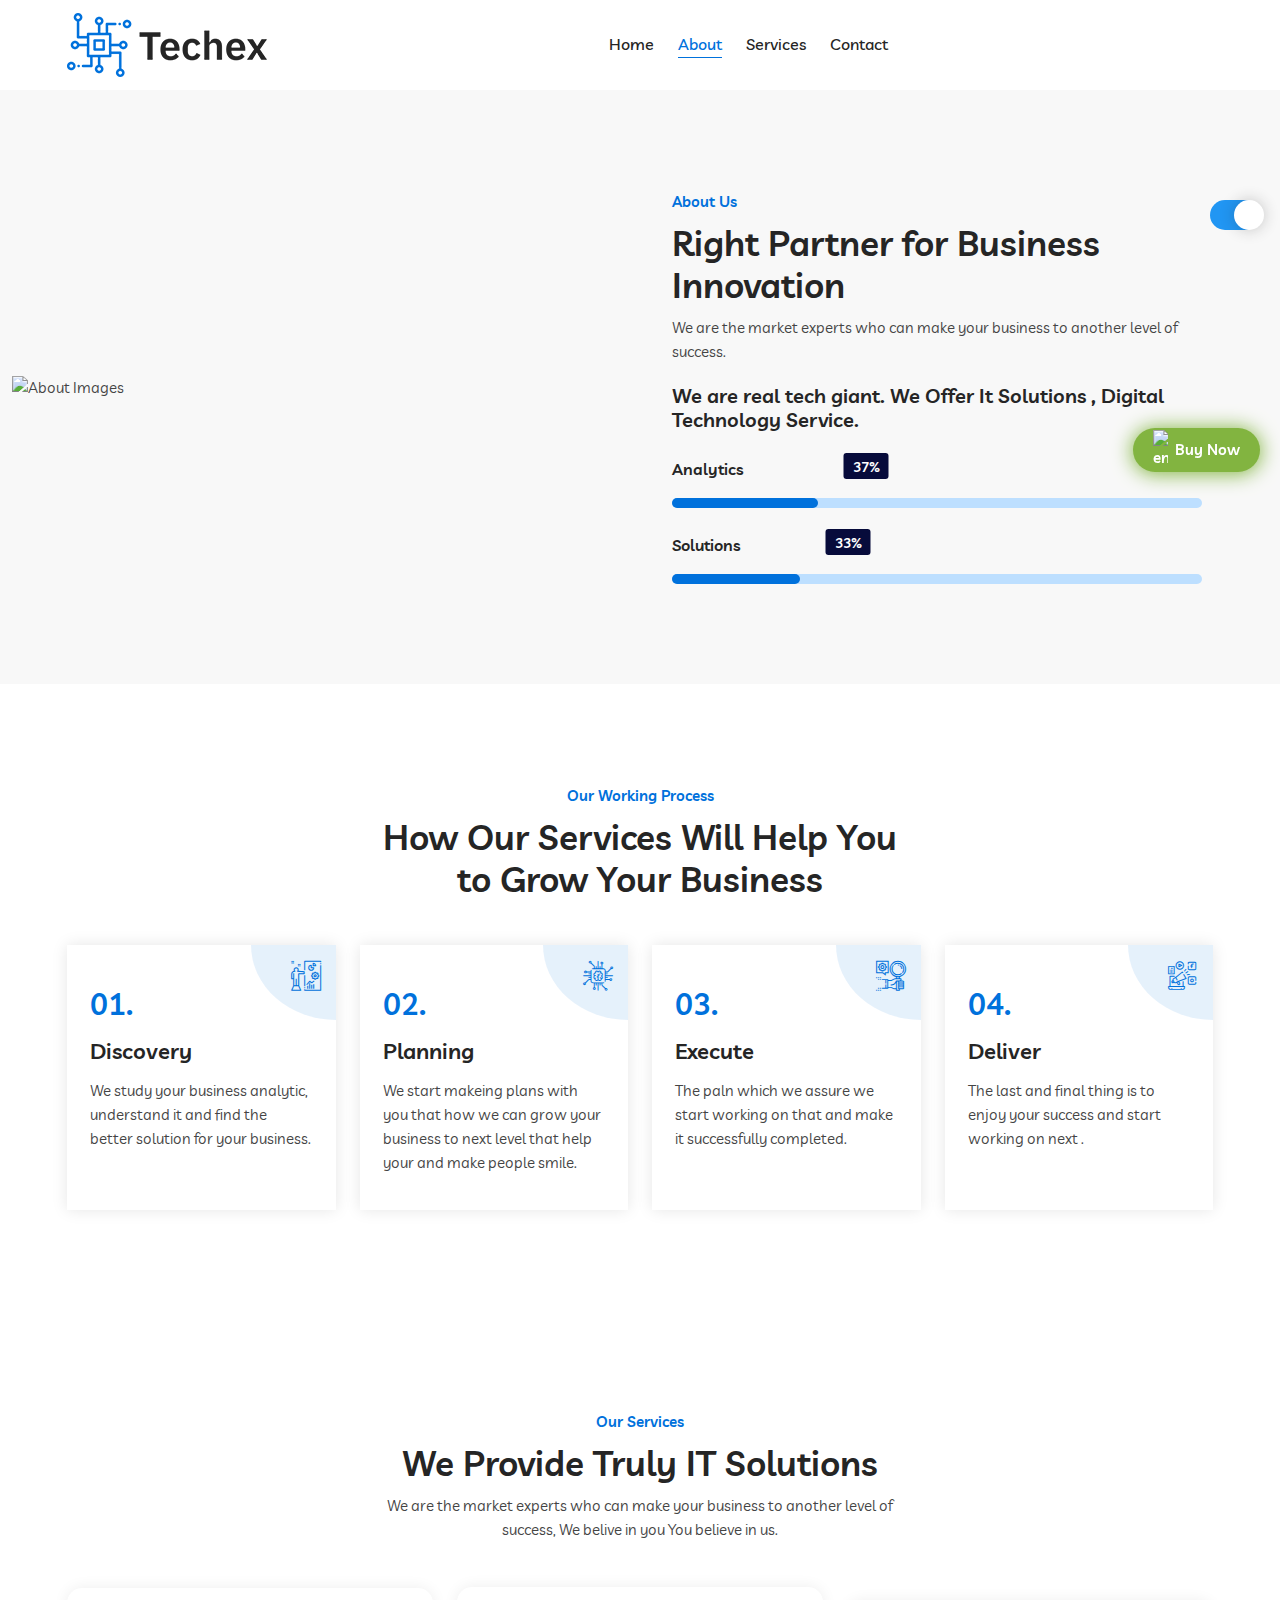
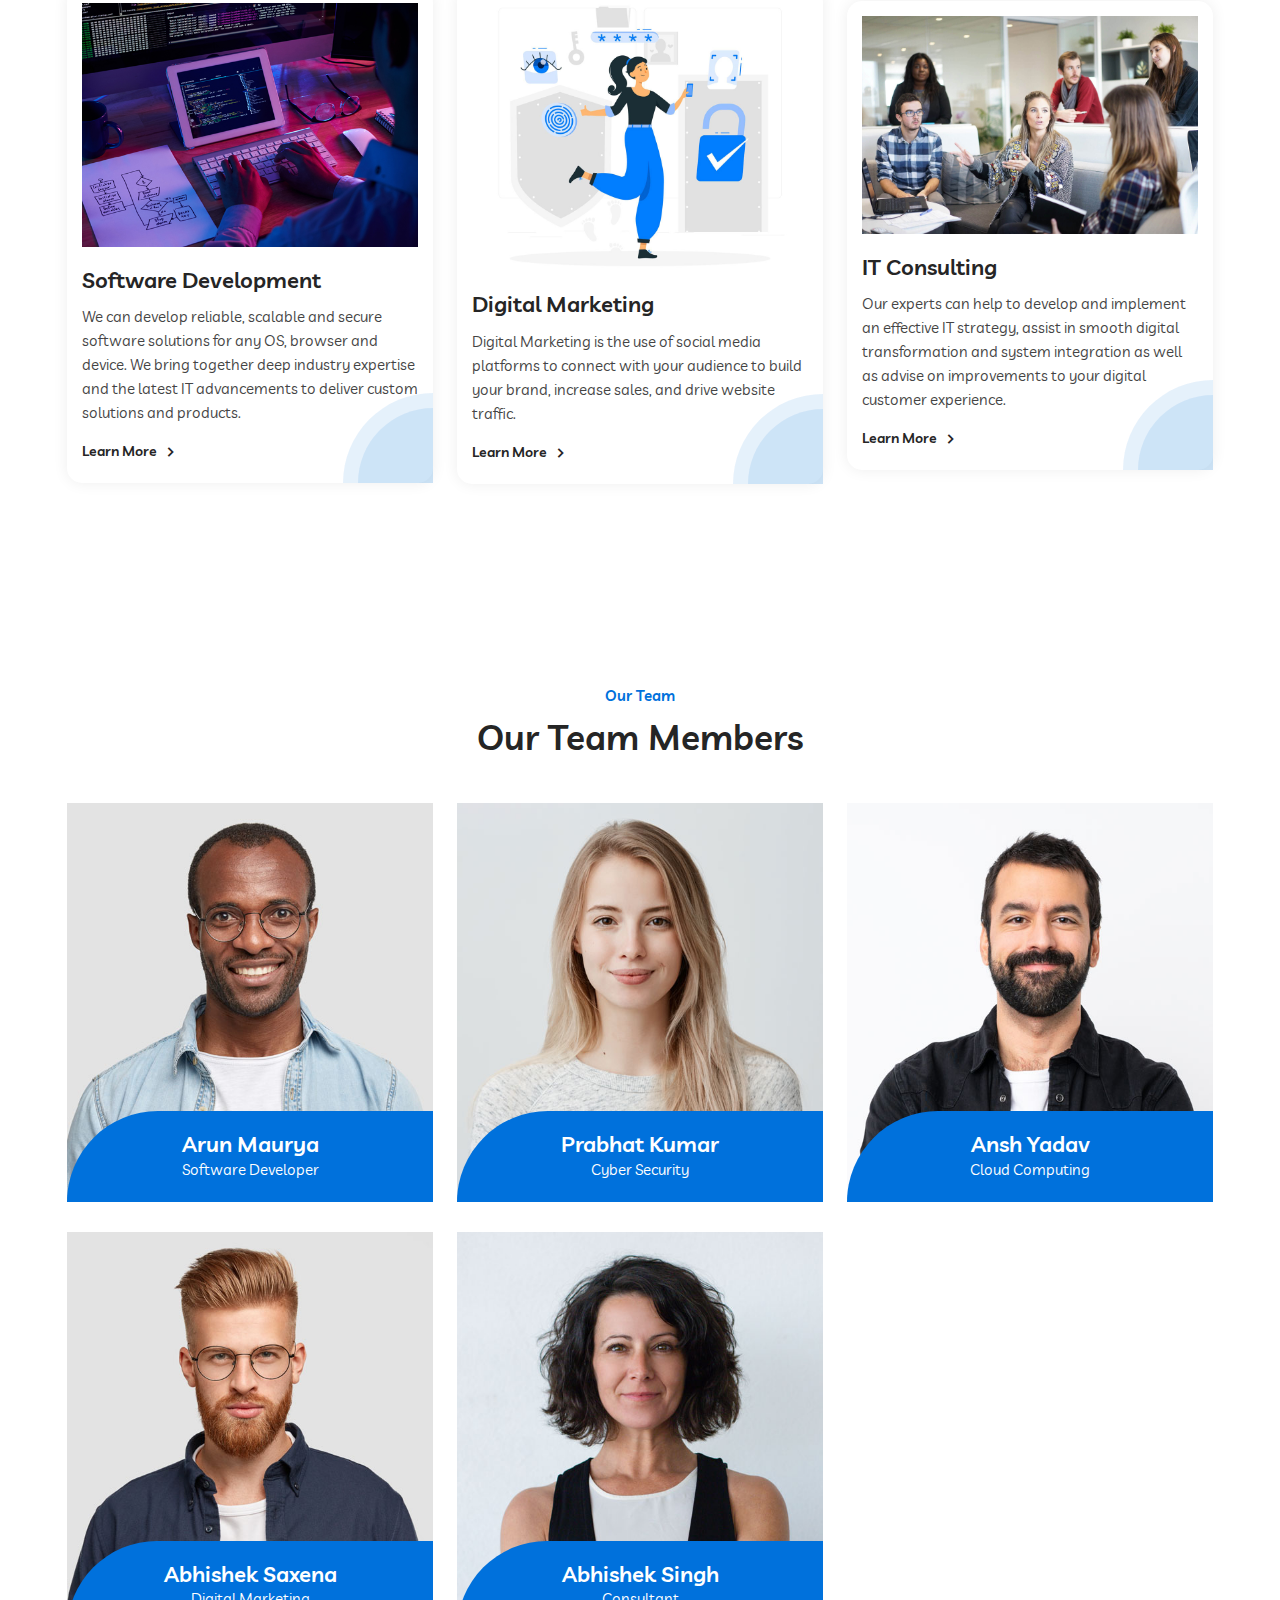
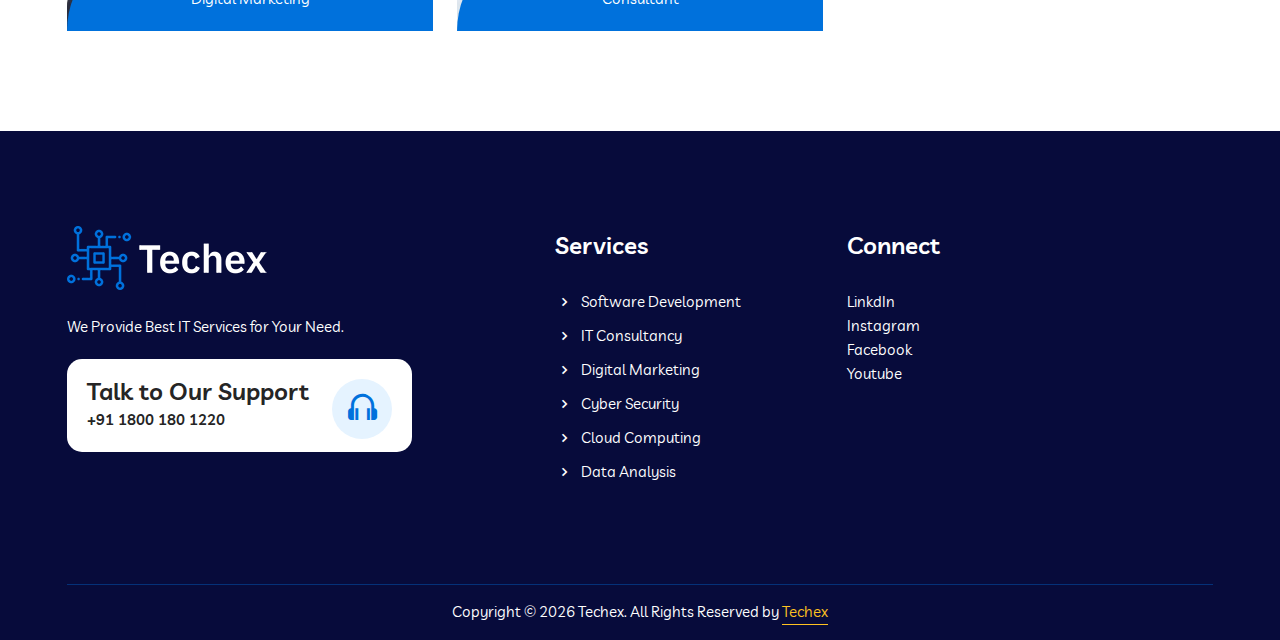
==== about.html @ e3d87b15 "Add files via upload" ====
<!doctype html>
<html lang="zxx">

<!-- Mirrored from templates.hibootstrap.com/techex/default/ by HTTrack Website Copier/3.x [XR&CO'2014], Sat, 19 Nov 2022 06:29:30 GMT -->

<head>

    <meta charset="UTF-8">
    <meta name="viewport" content="width=device-width, initial-scale=1.0">

    <link rel="stylesheet" href="assets/css/bootstrap.min.css">

    <link rel="stylesheet" href="assets/css/animate.min.css">

    <link rel="stylesheet" href="assets/fonts/flaticon.css">

    <link rel="stylesheet" href="assets/css/boxicons.min.css">

    <link rel="stylesheet" href="assets/css/owl.carousel.min.css">
    <link rel="stylesheet" href="assets/css/owl.theme.default.min.css">

    <link rel="stylesheet" href="assets/css/magnific-popup.css">

    <link rel="stylesheet" href="assets/css/nice-select.min.css">

    <link rel="stylesheet" href="assets/css/meanmenu.css">

    <link rel="stylesheet" href="assets/css/style.css">

    <link rel="stylesheet" href="assets/css/responsive.css">

    <link rel="stylesheet" href="assets/css/theme-dark.css">

    <link rel="icon" type="image/png" href="assets/images/favicon.png">
    <title>Techex - Technology & IT Services HTML Template</title>
</head>

<body>

    <div class="preloader">
        <div class="d-table">
            <div class="d-table-cell">
                <div class="spinner"></div>
            </div>
        </div>
    </div>


    <!-- navbar  -->


    <div class="navbar-area">

        <div class="mobile-nav">
            <a href="/" class="logo">
                <img src="assets/images/logos/logo-1.png" class="logo-one" alt="Logo">
                <img src="assets/images/logos/logo-2.png" class="logo-two" alt="Logo">
            </a>
        </div>

        <div class="main-nav">
            <div class="container">
                <nav class="navbar navbar-expand-md navbar-light ">
                    <a class="navbar-brand" href="/">
                        <img src="assets/images/logos/logo-1.png" class="logo-one" alt="Logo">
                        <img src="assets/images/logos/logo-2.png" class="logo-two" alt="Logo">
                    </a>
                    <div class="collapse navbar-collapse mean-menu" id="navbarSupportedContent">
                        <ul class="navbar-nav m-auto">
                            <li class="nav-item">
                                <a href="/" class="nav-link ">
                                    Home
                                </a>
                                
                            </li>
                            <li class="nav-item">
                                <a href="/about.html" class="nav-link active">
                                    About
                                </a>
                            </li>
                            
                            <li class="nav-item">
                                <a href="/services.html" class="nav-link">
                                    Services
                                </a>
                                
                            </li>
                            
                            <li class="nav-item">
                                <a href="/contact.html" class="nav-link">
                                    Contact
                                </a>
                            </li>
                        </ul>
                        
                    </div>
                </nav>
            </div>
        </div>
        <div class="side-nav-responsive">
            <div class="container-max">
                <div class="dot-menu">
                    <div class="circle-inner">
                        <div class="in-circle circle-one"></div>
                        <div class="in-circle circle-two"></div>
                        <div class="in-circle circle-three"></div>
                    </div>
                </div>
                <div class="container">
                    <div class="side-nav-inner">
                        <div class="side-nav justify-content-center align-items-center">
                            <div class="side-nav-item nav-side">
                                <div class="search-box">
                                    <i class='bx bx-search'></i>
                                </div>
                                <div class="get-btn">
                                    <a href="contact.html" class="default-btn btn-bg-two border-radius-50">Get A Quote
                                        <i class='bx bx-chevron-right'></i></a>
                                </div>
                            </div>
                        </div>
                    </div>
                </div>
            </div>
        </div>
    </div>

    <!-- navbar end  -->






    
    <!-- about us  -->



    <div class="about-area about-bg2 pt-100 pb-70">
        <div class="container-fluid">
            <div class="row align-items-center">
                <div class="col-lg-6">
                    <div class="about-img-4">
                        <img src="assets/images/about/about-img4.png" alt="About Images">
                    </div>
                </div>
                <div class="col-lg-6">
                    <div class="about-content-3 ml-20">
                        <div class="section-title">
                            <span class="sp-color2">About Us</span>
                            <h2>Right Partner for Business Innovation</h2>
                            <p>
                                We are the market experts who can make your business to another level of success. 
                            </p>
                        </div>
                        <h3>We are real tech giant. We Offer It Solutions , Digital Technology Service.</h3>
                        <div class="all-skill-bar">
                            <div class="skill-bar" data-percentage="90%">
                                <h4 class="progress-title-holder clearfix">
                                    <span class="progress-title">Analytics</span>
                                    <span class="progress-number-wrapper">
                                        <span class="progress-number-mark">
                                            <span class="percent"></span>
                                        </span>
                                    </span>
                                </h4>
                                <div class="progress-content-outter">
                                    <div class="progress-content"></div>
                                </div>
                            </div>
                            <div class="skill-bar mb-0" data-percentage="80%">
                                <h4 class="progress-title-holder clearfix">
                                    <span class="progress-title">Solutions</span>
                                    <span class="progress-number-wrapper">
                                        <span class="progress-number-mark">
                                            <span class="percent"></span>
                                        </span>
                                    </span>
                                </h4>
                                <div class="progress-content-outter">
                                    <div class="progress-content"></div>
                                </div>
                            </div>
                        </div>
                    </div>
                </div>
            </div>
        </div>
    </div>



    <!-- about us end  -->
<!-- working proces  -->


<section class="work-process-area pt-100 pb-70">
    <div class="container">
        <div class="section-title text-center">
            <span class="sp-color2">Our Working Process</span>
            <h2>How Our Services Will Help You to Grow Your Business</h2>
        </div>
        <div class="row pt-45">
            <div class="col-lg-3 col-sm-6">
                <div class="work-process-card-three">
                    <div class="number-title">01.</div>
                    <h3>Discovery</h3>
                    <p>We study your business analytic, understand it and find the better solution for your business.</p>
                    <br>
                    <i class="flaticon-project"></i>
                </div>
            </div>
            <div class="col-lg-3 col-sm-6">
                <div class="work-process-card-three">
                    <div class="number-title">02.</div>
                    <h3>Planning</h3>
                    <p>We start makeing plans with you that how we can grow your business to next level that help your and make people smile.</p>
                    
                    <i class="flaticon-chip"></i>
                </div>
            </div>
            <div class="col-lg-3 col-sm-6">
                <div class="work-process-card-three">
                    <div class="number-title">03.</div>
                    <h3>Execute</h3>
                    <p>The paln which we assure we start working on that and make it successfully completed.</p>
                    <br>
                    <i class="flaticon-effective"></i>
                </div>
            </div>
            <div class="col-lg-3 col-sm-6">
                <div class="work-process-card-three">
                    <div class="number-title">04.</div>
                    <h3>Deliver</h3>
                    <p>The last and final thing is to enjoy your success and start working on next .</p>
                    <br>    
                    <i class="flaticon-bullhorn"></i>
                </div>
            </div>
        </div>
    </div>
</section>



<!-- working proces end -->

    <!-- services  -->


    <section class="services-area-four pt-100 pb-70">
        <div class="container">
            <div class="section-title text-center">
                <span class="sp-color2">Our Services</span>
                <h2>We Provide Truly IT Solutions</h2>
                <p class="margin-auto">
                    We are the market experts who can make your business to another level of success,
                     We belive in you You believe in us.</p>
            </div>
            <div class="row justify-content-center align-items-center pt-45">
                
                <div class="col-lg-4 col-md-6">
                    <div class="services-card services-card-color-bg2">
                        <a href="service-details.html">
                            <img src="assets/images/services/services-img9.jpg" alt="services">
                        </a>
                        <h3><a href="service-details.html">Software Development</a></h3>
                        <p>We can develop reliable, scalable and secure software solutions for any OS, browser and device. We bring together
                            deep industry expertise and the latest IT advancements to deliver custom solutions and products.
                       </p>
                        <a href="service-details.html" class="learn-btn">Learn More <i
                                class='bx bx-chevron-right'></i></a>
                    </div>
                </div>
                <div class="col-lg-4 col-md-6">
                    <div class="services-card services-card-color-bg2">
                        <a href="service-details.html">
                            <img src="assets/images/user-img.jpg" alt="services">
                        </a>
                        <h3><a href="service-details.html">Digital Marketing</a></h3>
                        <p>Digital Marketing is the use of social media 
                            platforms to connect with your audience to build your brand, increase sales, and drive website traffic.
                        </p>
                        <a href="service-details.html" class="learn-btn">Learn More <i
                                class='bx bx-chevron-right'></i></a>
                    </div>
                </div>
                <div class="col-lg-4 col-md-6">
                    <div class="services-card services-card-color-bg2">
                        <a href="service-details.html">
                            <img src="assets/images/choose-img.jpg" alt="services">
                        </a>
                        <h3><a href="service-details.html">IT Consulting</a></h3>
                        <p>Our experts can help to develop and implement an effective IT strategy, assist in smooth digital 
                            transformation and system integration as well as advise on improvements to your digital customer experience.</p>
                        <a href="service-details.html" class="learn-btn">Learn More <i
                                class='bx bx-chevron-right'></i></a>
                    </div>
                </div>
                
                
            </div>
        </div>
    </section>




    <!-- services end  -->


    <!-- team  -->


    <div class="team-area pt-100 pb-70">
        <div class="container">
            <div class="section-title text-center">
                <span class="sp-color2">Our Team</span>
                <h2>Our Team Members</h2>
            </div>
            <div class="row pt-45">
                <div class="col-lg-4 col-md-6">
                    <div class="team-card">
                        <img src="assets/images/team/team-img1.jpg" alt="Team Images">
                        <ul class="social-link">
                            <li>
                                <a href="https://www.facebook.com/" target="_blank">
                                    <i class='bx bxl-facebook'></i>
                                </a>
                            </li>
                            <li>
                                <a href="https://twitter.com/?lang=en" target="_blank">
                                    <i class='bx bxl-twitter'></i>
                                </a>
                            </li>
                            <li>
                                <a href="https://www.linkedin.com/" target="_blank">
                                    <i class='bx bxl-linkedin-square'></i>
                                </a>
                            </li>
                            <li>
                                <a href="https://www.instagram.com/" target="_blank">
                                    <i class='bx bxl-instagram'></i>
                                </a>
                            </li>
                        </ul>
                        <div class="content">
                            <h3>Arun Maurya</h3>
                            <span>Software Developer</span>
                        </div>
                    </div>
                </div>
                <div class="col-lg-4 col-md-6">
                    <div class="team-card">
                        <img src="assets/images/team/team-img2.jpg" alt="Team Images">
                        <ul class="social-link">
                            <li>
                                <a href="https://www.facebook.com/" target="_blank">
                                    <i class='bx bxl-facebook'></i>
                                </a>
                            </li>
                            <li>
                                <a href="https://twitter.com/?lang=en" target="_blank">
                                    <i class='bx bxl-twitter'></i>
                                </a>
                            </li>
                            <li>
                                <a href="https://www.linkedin.com/" target="_blank">
                                    <i class='bx bxl-linkedin-square'></i>
                                </a>
                            </li>
                            <li>
                                <a href="https://www.instagram.com/" target="_blank">
                                    <i class='bx bxl-instagram'></i>
                                </a>
                            </li>
                        </ul>
                        <div class="content">
                            <h3>Prabhat Kumar</h3>
                            <span>Cyber Security</span>
                        </div>
                    </div>
                </div>
                <div class="col-lg-4 col-md-6">
                    <div class="team-card">
                        <img src="assets/images/team/team-img3.jpg" alt="Team Images">
                        <ul class="social-link">
                            <li>
                                <a href="https://www.facebook.com/" target="_blank">
                                    <i class='bx bxl-facebook'></i>
                                </a>
                            </li>
                            <li>
                                <a href="https://twitter.com/?lang=en" target="_blank">
                                    <i class='bx bxl-twitter'></i>
                                </a>
                            </li>
                            <li>
                                <a href="https://www.linkedin.com/" target="_blank">
                                    <i class='bx bxl-linkedin-square'></i>
                                </a>
                            </li>
                            <li>
                                <a href="https://www.instagram.com/" target="_blank">
                                    <i class='bx bxl-instagram'></i>
                                </a>
                            </li>
                        </ul>
                        <div class="content">
                            <h3>Ansh Yadav</h3>
                            <span>Cloud Computing</span>
                        </div>
                    </div>
                </div>
                <div class="col-lg-4 col-md-6">
                    <div class="team-card">
                        <img src="assets/images/team/team-img4.jpg" alt="Team Images">
                        <ul class="social-link">
                            <li>
                                <a href="https://www.facebook.com/" target="_blank">
                                    <i class='bx bxl-facebook'></i>
                                </a>
                            </li>
                            <li>
                                <a href="https://twitter.com/?lang=en" target="_blank">
                                    <i class='bx bxl-twitter'></i>
                                </a>
                            </li>
                            <li>
                                <a href="https://www.linkedin.com/" target="_blank">
                                    <i class='bx bxl-linkedin-square'></i>
                                </a>
                            </li>
                            <li>
                                <a href="https://www.instagram.com/" target="_blank">
                                    <i class='bx bxl-instagram'></i>
                                </a>
                            </li>
                        </ul>
                        <div class="content">
                            <h3>Abhishek Saxena</h3>
                            <span>Digital Marketing</span>
                        </div>
                    </div>
                </div>
                <div class="col-lg-4 col-md-6">
                    <div class="team-card">
                        <img src="assets/images/team/team-img5.jpg" alt="Team Images">
                        <ul class="social-link">
                            <li>
                                <a href="https://www.facebook.com/" target="_blank">
                                    <i class='bx bxl-facebook'></i>
                                </a>
                            </li>
                            <li>
                                <a href="https://twitter.com/?lang=en" target="_blank">
                                    <i class='bx bxl-twitter'></i>
                                </a>
                            </li>
                            <li>
                                <a href="https://www.linkedin.com/" target="_blank">
                                    <i class='bx bxl-linkedin-square'></i>
                                </a>
                            </li>
                            <li>
                                <a href="https://www.instagram.com/" target="_blank">
                                    <i class='bx bxl-instagram'></i>
                                </a>
                            </li>
                        </ul>
                        <div class="content">
                            <h3>Abhishek Singh</h3>
                            <span>Consultant</span>
                        </div>
                    </div>
                </div>
                
                
            </div>
        </div>
    </div>





    <!-- team end -->








    

    <!-- footer  -->

    <footer class="footer-area footer-bg">
        <div class="container ">
            <div class="footer-top pt-100 pb-70">
                <div class="row">
                    <div class="col-lg-5">
                        <div class="footer-widget">
                            <div class="footer-logo">
                                <a href="index-2.html">
                                    <img src="assets/images/logos/footer-logo.png" alt="Images">
                                </a>
                            </div>
                            <p>
                                We Provide Best IT Services for Your Need.
                            </p>
                            <div class="footer-call-content">
                                <h3>Talk to Our Support</h3>
                                <span><a href="tel:+91 1800 180 1220">+91 1800 180 1220</a></span>
                                <i class='bx bx-headphone'></i>
                            </div>
                        </div>
                    </div>
                    <div class="col-lg-3 ">
                        <div class="footer-widget pl-2">
                            <h3>Services</h3>
                            <ul class="footer-list">
                                <li>
                                    <a href="service-details.html" target="_blank">
                                        <i class='bx bx-chevron-right'></i>
                                        Software Development
                                    </a>
                                </li>
                                <li>
                                    <a href="service-details.html" target="_blank">
                                        <i class='bx bx-chevron-right'></i>
                                        IT Consultancy
                                    </a>
                                </li>
                                <li>
                                    <a href="service-details.html" target="_blank">
                                        <i class='bx bx-chevron-right'></i>
                                        Digital Marketing
                                    </a>
                                </li>
                                <li>
                                    <a href="compare.html" target="_blank">
                                        <i class='bx bx-chevron-right'></i>
                                        Cyber Security
                                    </a>
                                </li>
                                <li>
                                    <a href="service-details.html" target="_blank">
                                        <i class='bx bx-chevron-right'></i>
                                        Cloud Computing
                                    </a>
                                </li>
                                <li>
                                    <a href="service-details.html" target="_blank">
                                        <i class='bx bx-chevron-right'></i>
                                        Data Analysis
                                    </a>
                                </li>
                            </ul>
                        </div>
                    </div>

                    <div class="col-lg-4">
                        <div class="footer-widget">
                            <h3>Connect</h3>
                            <ul class="footer-list">
                                <li> <a href="https://www.linkedin.com/">LinkdIn</a> </li>
                            </ul>
                            <ul class="footer-list">
                                <li> <a href="https://www.instagram.com/"> Instagram</a></li>
                            </ul>
                            <ul class="footer-list">
                                <li> <a href="https://www.facebook.com/">Facebook</a> </li>
                            </ul>
                            <ul class="footer-list">
                                <li> <a href="https://www.youtube.com/">Youtube</a> </li>
                            </ul>
                            
                        </div>
                    </div>
                </div>
            </div>
            <div class="copy-right-area">
                <div class="copy-right-text">
                    <p>
                        Copyright ©
                        <script>document.write(new Date().getFullYear())</script> Techex. All Rights Reserved by
                        <a href="/" target="_blank">Techex</a>
                    </p>
                </div>
            </div>
        </div>
    </footer>


    <!-- footer end  -->


    <!-- dark mode  -->
    
    <div class="switch-box">
        <label id="switch" class="switch">
            <input type="checkbox" onchange="toggleTheme()" id="slider">
            <span class="slider round"></span>
        </label>
    </div>
    
    <!-- dark mode end -->

    <script src="assets/js/jquery.min.js"></script>

    <script src="assets/js/bootstrap.bundle.min.js"></script>

    <script src="assets/js/owl.carousel.min.js"></script>

    <script src="assets/js/jquery.magnific-popup.min.js"></script>

    <script src="assets/js/jquery.nice-select.min.js"></script>

    <script src="assets/js/wow.min.js"></script>

    <script src="assets/js/meanmenu.js"></script>

    <script src="assets/js/jquery.ajaxchimp.min.js"></script>

    <script src="assets/js/form-validator.min.js"></script>

    <script src="assets/js/contact-form-script.js"></script>

    <script src="assets/js/custom.js"></script>
</body>

</html>
---- assets/fonts/flaticon.css ----
@font-face{font-family:flaticon;src:url(Flaticon.eot);src:url(Flaticond41d.eot?#iefix) format("embedded-opentype"),url(Flaticon.woff2) format("woff2"),url(Flaticon.woff) format("woff"),url(Flaticon.ttf) format("truetype"),url(Flaticon.svg#Flaticon) format("svg");font-weight:400;font-style:normal}@media screen and (-webkit-min-device-pixel-ratio:0){@font-face{font-family:flaticon;src:url(Flaticon.svg#Flaticon) format("svg")}}[class^=flaticon-]:before,[class*=" flaticon-"]:before,[class^=flaticon-]:after,[class*=" flaticon-"]:after{font-family:Flaticon;font-style:normal}.flaticon-computer:before{content:"\f100"}.flaticon-cyber-security:before{content:"\f101"}.flaticon-effective:before{content:"\f102"}.flaticon-practice:before{content:"\f103"}.flaticon-help:before{content:"\f104"}.flaticon-consultant:before{content:"\f105"}.flaticon-consulting:before{content:"\f106"}.flaticon-web-development:before{content:"\f107"}.flaticon-stats:before{content:"\f108"}.flaticon-project:before{content:"\f109"}.flaticon-chip:before{content:"\f10a"}.flaticon-bullhorn:before{content:"\f10b"}.flaticon-consulting-1:before{content:"\f10c"}.flaticon-startup:before{content:"\f10d"}.flaticon-tick:before{content:"\f10e"}.flaticon-android:before{content:"\f10f"}.flaticon-website:before{content:"\f110"}.flaticon-apple:before{content:"\f111"}.flaticon-television:before{content:"\f112"}.flaticon-smartwatch:before{content:"\f113"}.flaticon-structure:before{content:"\f114"}.flaticon-data-analytics:before{content:"\f115"}.flaticon-implement:before{content:"\f116"}
---- assets/css/meanmenu.css ----
.mean-container .mean-bar{float:left;width:100%;position:absolute;background:0 0;padding:20px 0 0;z-index:999;border-bottom:1px solid rgba(0,0,0,.03);height:70px}.mean-container a.meanmenu-reveal{width:35px;height:30px;padding:12px 15px 0 0;position:absolute;right:0;cursor:pointer;color:#0071dc;text-decoration:none;font-size:16px;text-indent:-9999em;line-height:22px;font-size:1px;display:block;font-weight:700}.mean-container a.meanmenu-reveal span{display:block;background:#0071dc;position:relative;height:4px;margin-top:-5px;top:8px;border-radius:3px}.mean-container .mean-nav{float:left;width:100%;background:#fff;margin-top:70px}.mean-container .mean-nav ul{padding:0;margin:0;width:100%;border:none;list-style-type:none}.mean-container .mean-nav ul li{position:relative;float:left;width:100%}.mean-container .mean-nav ul li a{display:block;float:left;width:90%;padding:1em 5%;margin:0;text-align:left;color:#677294;border-top:1px solid #dbeefd;text-decoration:none}.mean-container .mean-nav ul li a.active{color:#000}.mean-container .mean-nav ul li li a{width:80%;padding:1em 10%;color:#677294;border-top:1px solid #dbeefd;opacity:1;filter:alpha(opacity=75);text-shadow:none!important;visibility:visible;text-transform:none;font-size:14px}.mean-container .mean-nav ul li.mean-last a{border-bottom:none;margin-bottom:0}.mean-container .mean-nav ul li li li a{width:70%;padding:1em 15%}.mean-container .mean-nav ul li li li li a{width:60%;padding:1em 20%}.mean-container .mean-nav ul li li li li li a{width:50%;padding:1em 25%}.mean-container .mean-nav ul li a:hover{background:#252525;background:rgba(255,255,255,.1)}.mean-container .mean-nav ul li a.mean-expand{margin-top:3px;width:100%;height:24px;padding:12px!important;text-align:right;position:absolute;right:0;top:-3px;z-index:2;font-weight:700;background:0 0;border:none!important}.mean-container .mean-push{float:left;width:100%;padding:0;margin:0;clear:both}.mean-nav .wrapper{width:100%;padding:0;margin:0}.mean-container .mean-bar,.mean-container .mean-bar *{-webkit-box-sizing:content-box;-moz-box-sizing:content-box;box-sizing:content-box}.mean-remove{display:none!important}.mobile-nav{display:none}.mobile-nav.mean-container .mean-nav ul li a.active{color:#0071dc}.main-nav{background:#000;top:0;left:0;padding-top:15px;padding-bottom:15px;width:100%;z-index:999;height:auto}.mean-nav .dropdown-toggle::after{display:none}.navbar-light .navbar-brand,.navbar-light .navbar-brand:hover{color:#fff;font-weight:700;text-transform:uppercase;line-height:1}.main-nav nav ul{padding:0;margin:0;list-style-type:none}.main-nav nav .navbar-nav .nav-item{position:relative;padding:15px 0}.main-nav nav .navbar-nav .nav-item a{font-weight:500;font-size:16px;text-transform:uppercase;color:#fff;padding-left:0;padding-right:0;padding-top:0;padding-bottom:0;margin-left:15px;margin-right:15px}.main-nav nav .navbar-nav .nav-item a:hover,.main-nav nav .navbar-nav .nav-item a:focus,.main-nav nav .navbar-nav .nav-item a.active{color:#0071dc}.main-nav nav .navbar-nav .nav-item:hover a{color:#0071dc}.main-nav nav .navbar-nav .nav-item .dropdown-menu{-webkit-box-shadow:0 0 30px 0 rgba(0,0,0,.05);box-shadow:0 0 30px 0 rgba(0,0,0,.05);background:#0d1028;position:absolute;top:80px;left:0;width:250px;z-index:99;display:block;padding-top:20px;padding-left:5px;padding-right:5px;padding-bottom:20px;opacity:0;visibility:hidden;-webkit-transition:all .3s ease-in-out;transition:all .3s ease-in-out}.main-nav nav .navbar-nav .nav-item .dropdown-menu li{position:relative;padding:0}.main-nav nav .navbar-nav .nav-item .dropdown-menu li a{font-size:15px;font-weight:500;text-transform:capitalize;padding:9px 15px;margin:0;display:block;color:#fff}.main-nav nav .navbar-nav .nav-item .dropdown-menu li a:hover,.main-nav nav .navbar-nav .nav-item .dropdown-menu li a:focus,.main-nav nav .navbar-nav .nav-item .dropdown-menu li a.active{color:#0071dc}.main-nav nav .navbar-nav .nav-item .dropdown-menu li .dropdown-menu{position:absolute;left:-100%;top:0;opacity:0!important;visibility:hidden!important}.main-nav nav .navbar-nav .nav-item .dropdown-menu li:hover .dropdown-menu{opacity:1!important;visibility:visible!important;top:-20px!important}.main-nav nav .navbar-nav .nav-item .dropdown-menu li .dropdown-menu li .dropdown-menu{position:absolute;left:-100%;top:0;opacity:0!important;visibility:hidden!important}.main-nav nav .navbar-nav .nav-item .dropdown-menu li:hover .dropdown-menu li:hover .dropdown-menu{opacity:1!important;visibility:visible!important;top:-20px!important}.main-nav nav .navbar-nav .nav-item .dropdown-menu li .dropdown-menu li a{color:#fff;text-transform:capitalize}.main-nav nav .navbar-nav .nav-item .dropdown-menu li .dropdown-menu li a:hover,.main-nav nav .navbar-nav .nav-item .dropdown-menu li .dropdown-menu li a:focus,.main-nav nav .navbar-nav .nav-item .dropdown-menu li .dropdown-menu li a.active{color:#fff}.main-nav nav .navbar-nav .nav-item:hover ul{opacity:1;visibility:visible;top:100%}.main-nav nav .navbar-nav .nav-item:last-child .dropdown-menu{left:auto;right:0}@media only screen and (max-width:991px){.mobile-nav{display:block;position:relative}.mobile-nav .logo{text-decoration:none;position:absolute;top:13px;z-index:999;left:15px;color:#fff;font-weight:700;text-transform:uppercase;font-size:20px}.mean-container .mean-bar{background-color:#fff;padding:0}.mean-container a.meanmenu-reveal{padding:20px 15px 0 0;margin-top:3px}.mobile-nav nav .navbar-nav{height:auto;overflow-y:scroll}.mobile-nav nav .navbar-nav .nav-item a i{display:none}.main-nav{display:none!important}}
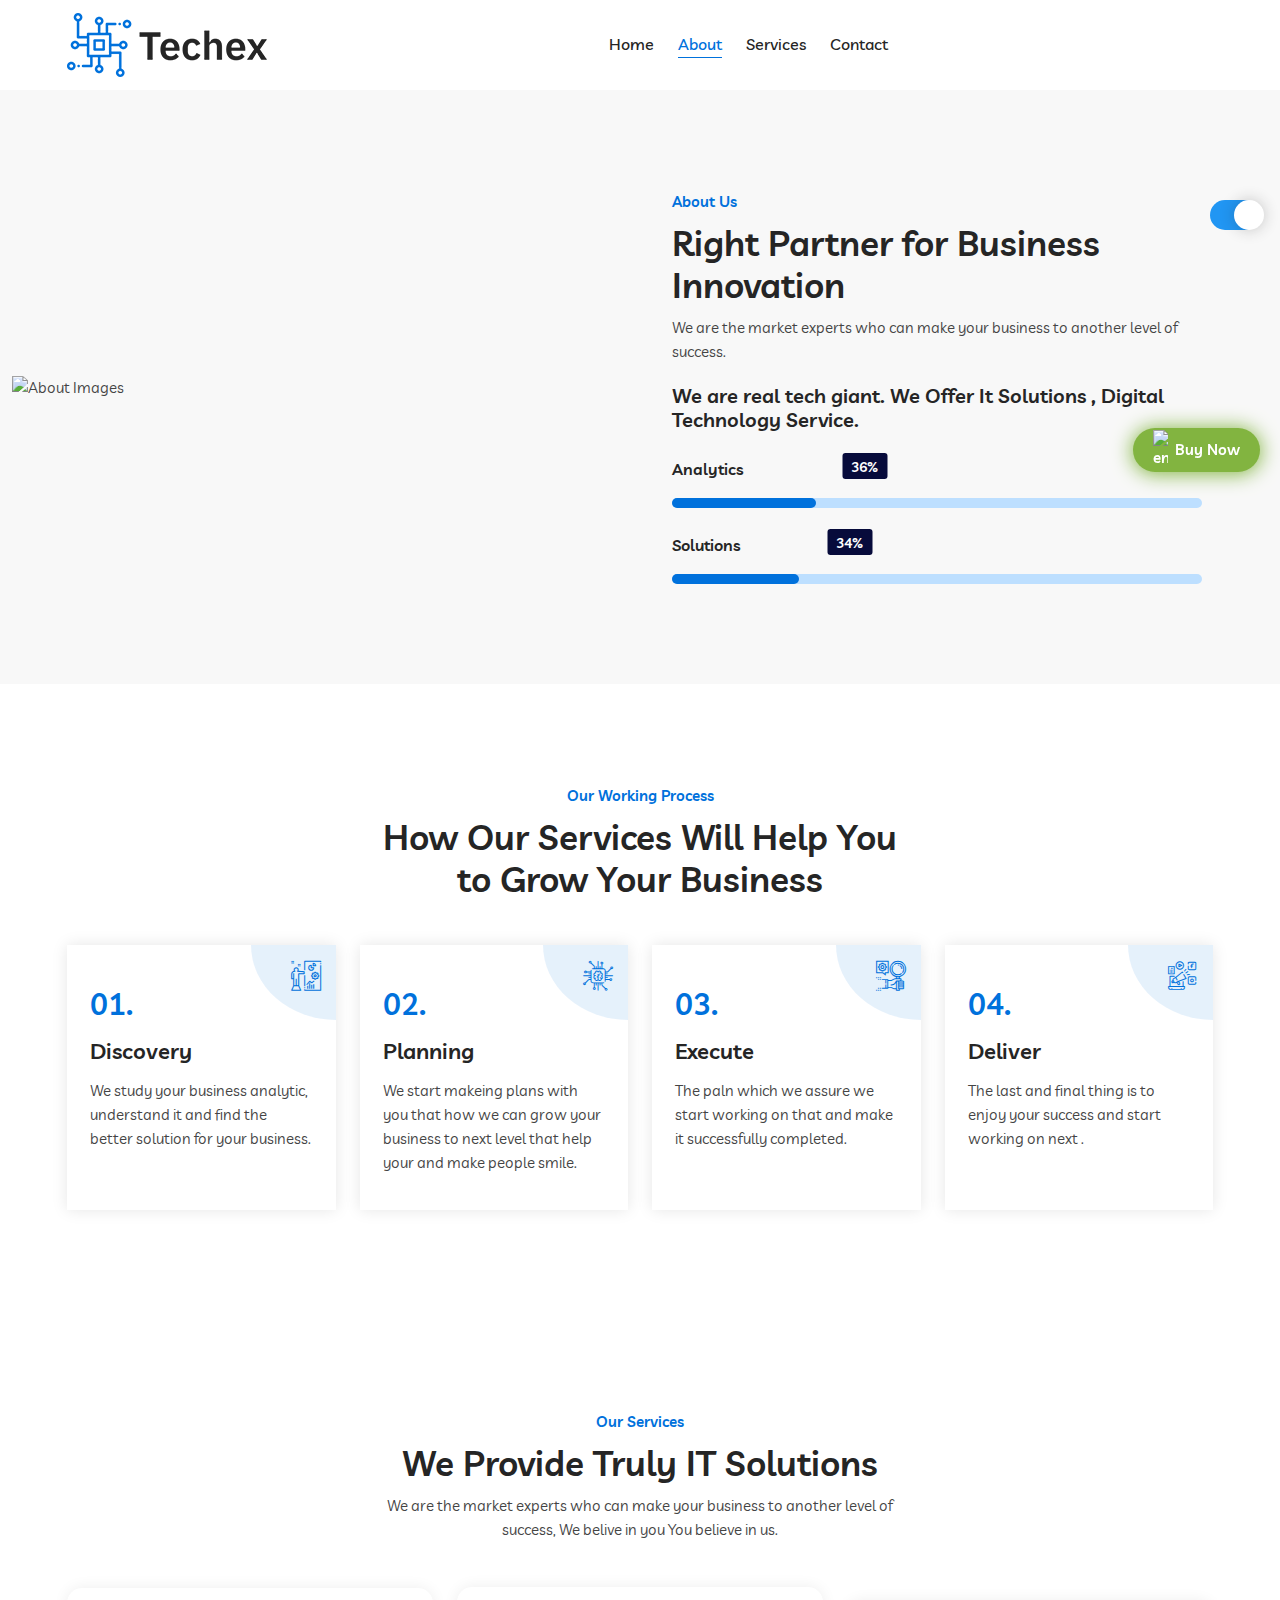
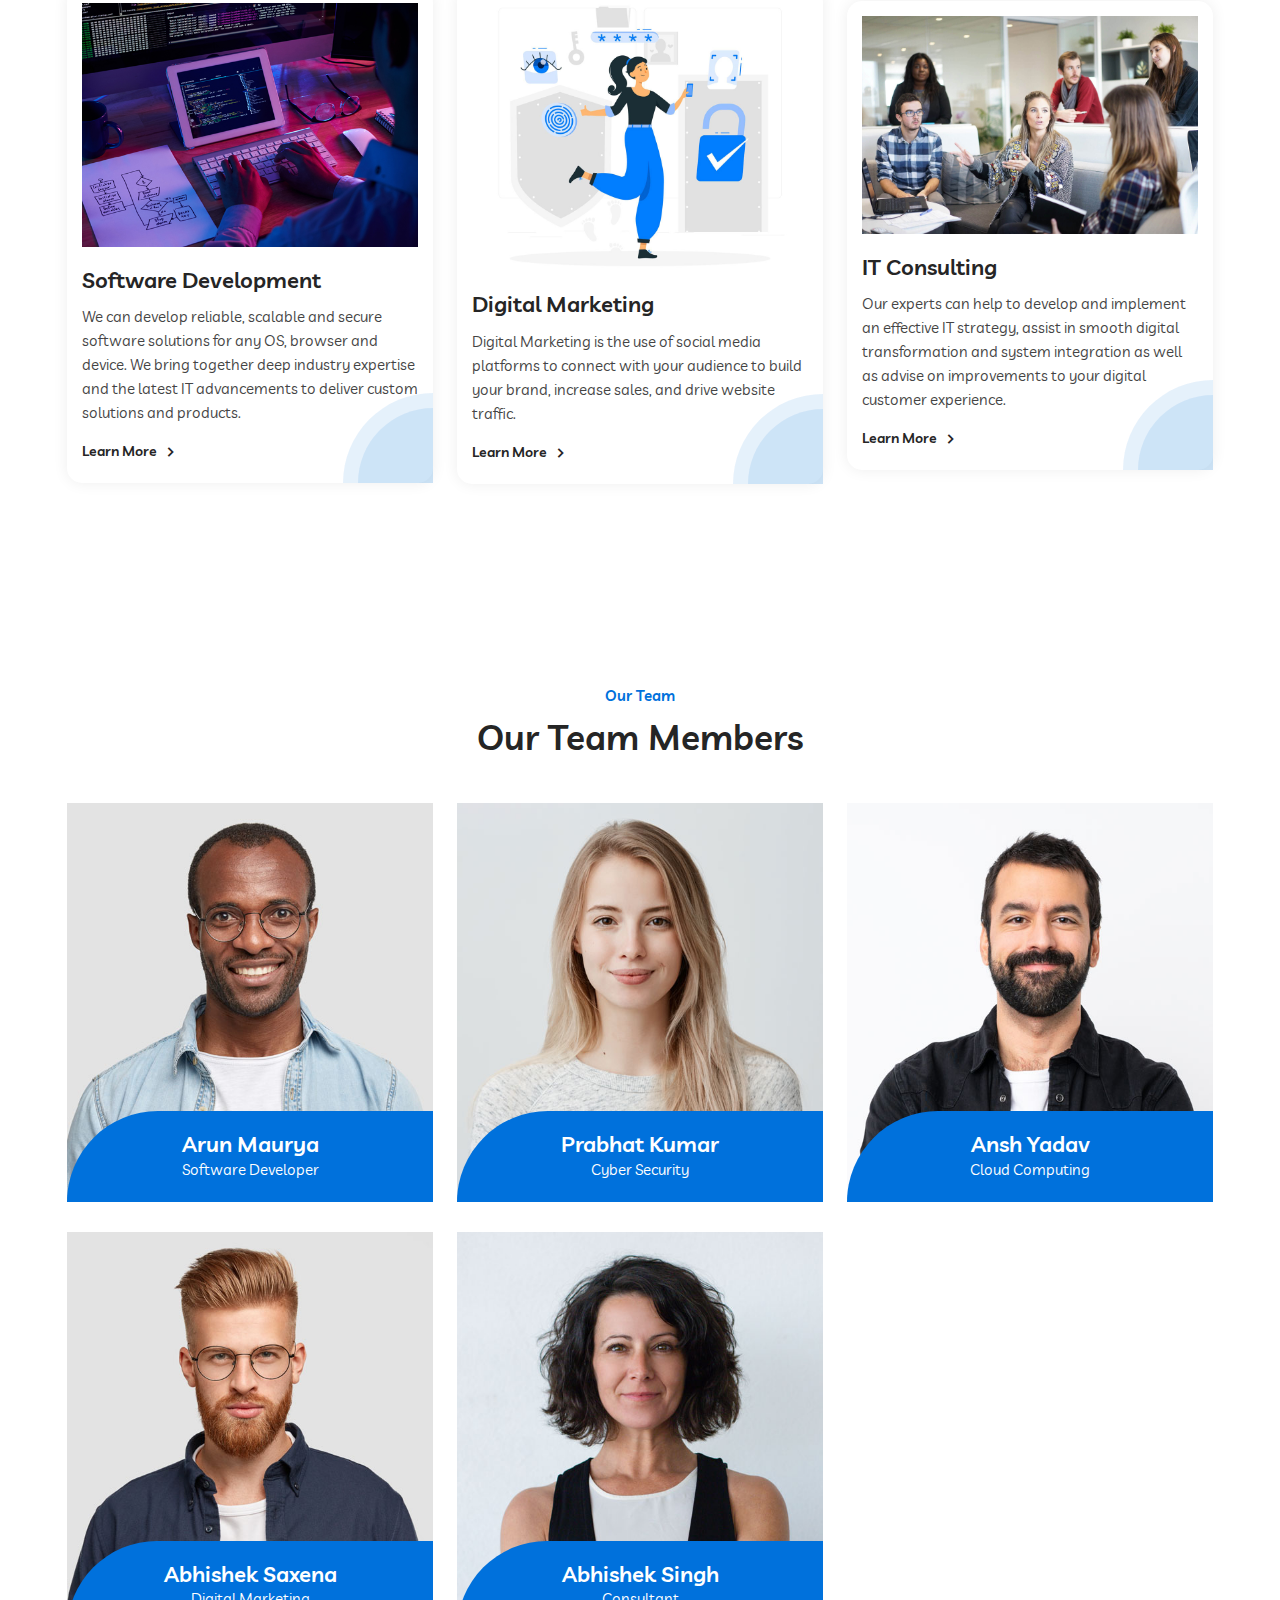
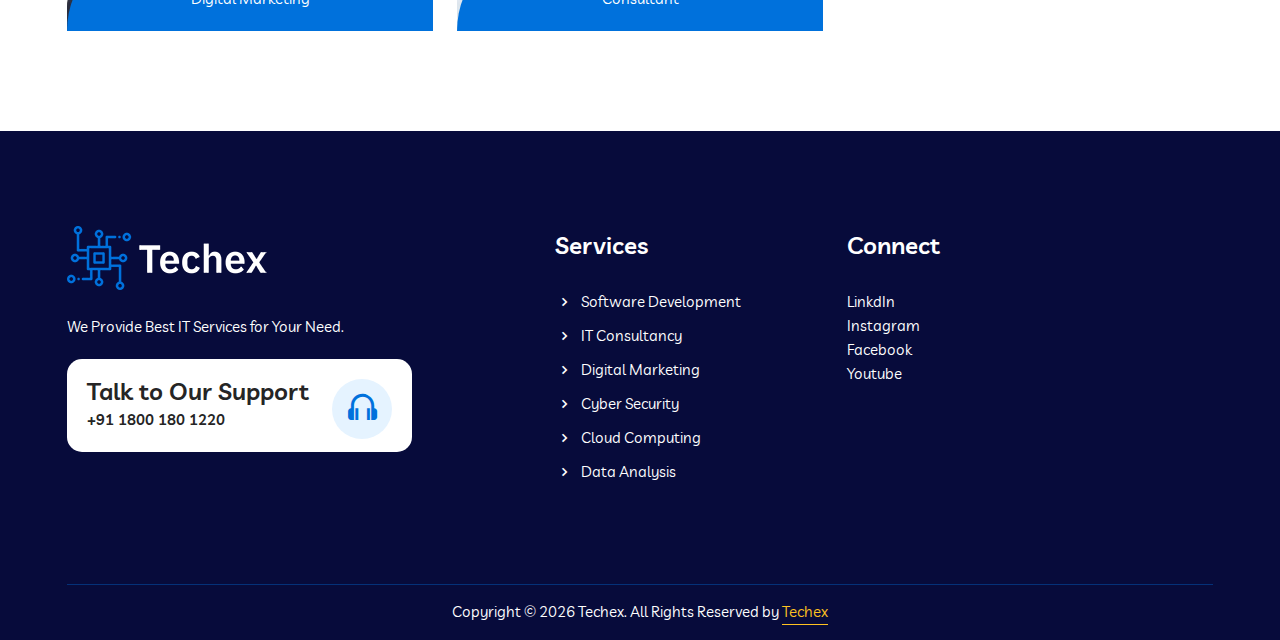
==== commit c4d5b56d: "Update about.html" ====
--- a/about.html
+++ b/about.html
@@ -74,20 +74,20 @@
                                 
                             </li>
                             <li class="nav-item">
-                                <a href="/about.html" class="nav-link active">
+                                <a href="about.html" class="nav-link active">
                                     About
                                 </a>
                             </li>
                             
                             <li class="nav-item">
-                                <a href="/services.html" class="nav-link">
+                                <a href="services.html" class="nav-link">
                                     Services
                                 </a>
                                 
                             </li>
                             
                             <li class="nav-item">
-                                <a href="/contact.html" class="nav-link">
+                                <a href="contact.html" class="nav-link">
                                     Contact
                                 </a>
                             </li>
@@ -633,4 +633,4 @@
     <script src="assets/js/custom.js"></script>
 </body>
 
-</html>+</html>
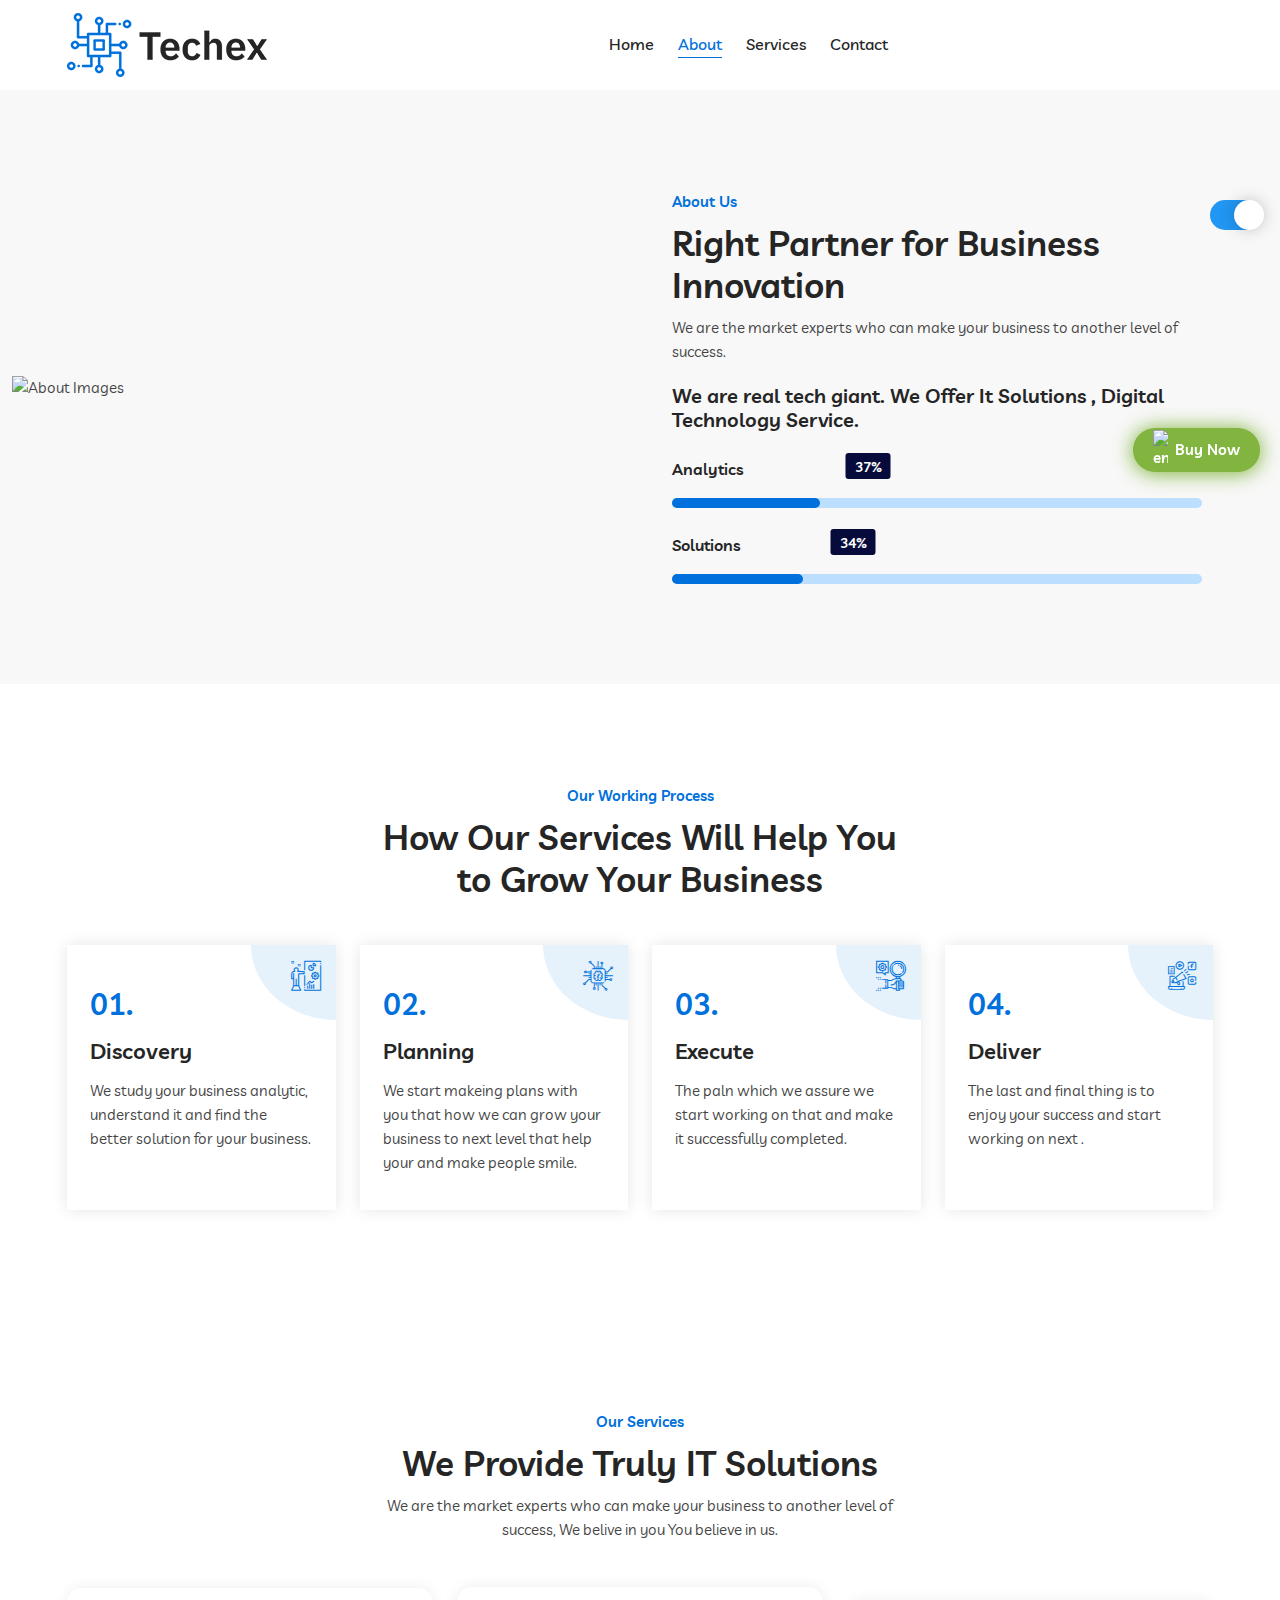
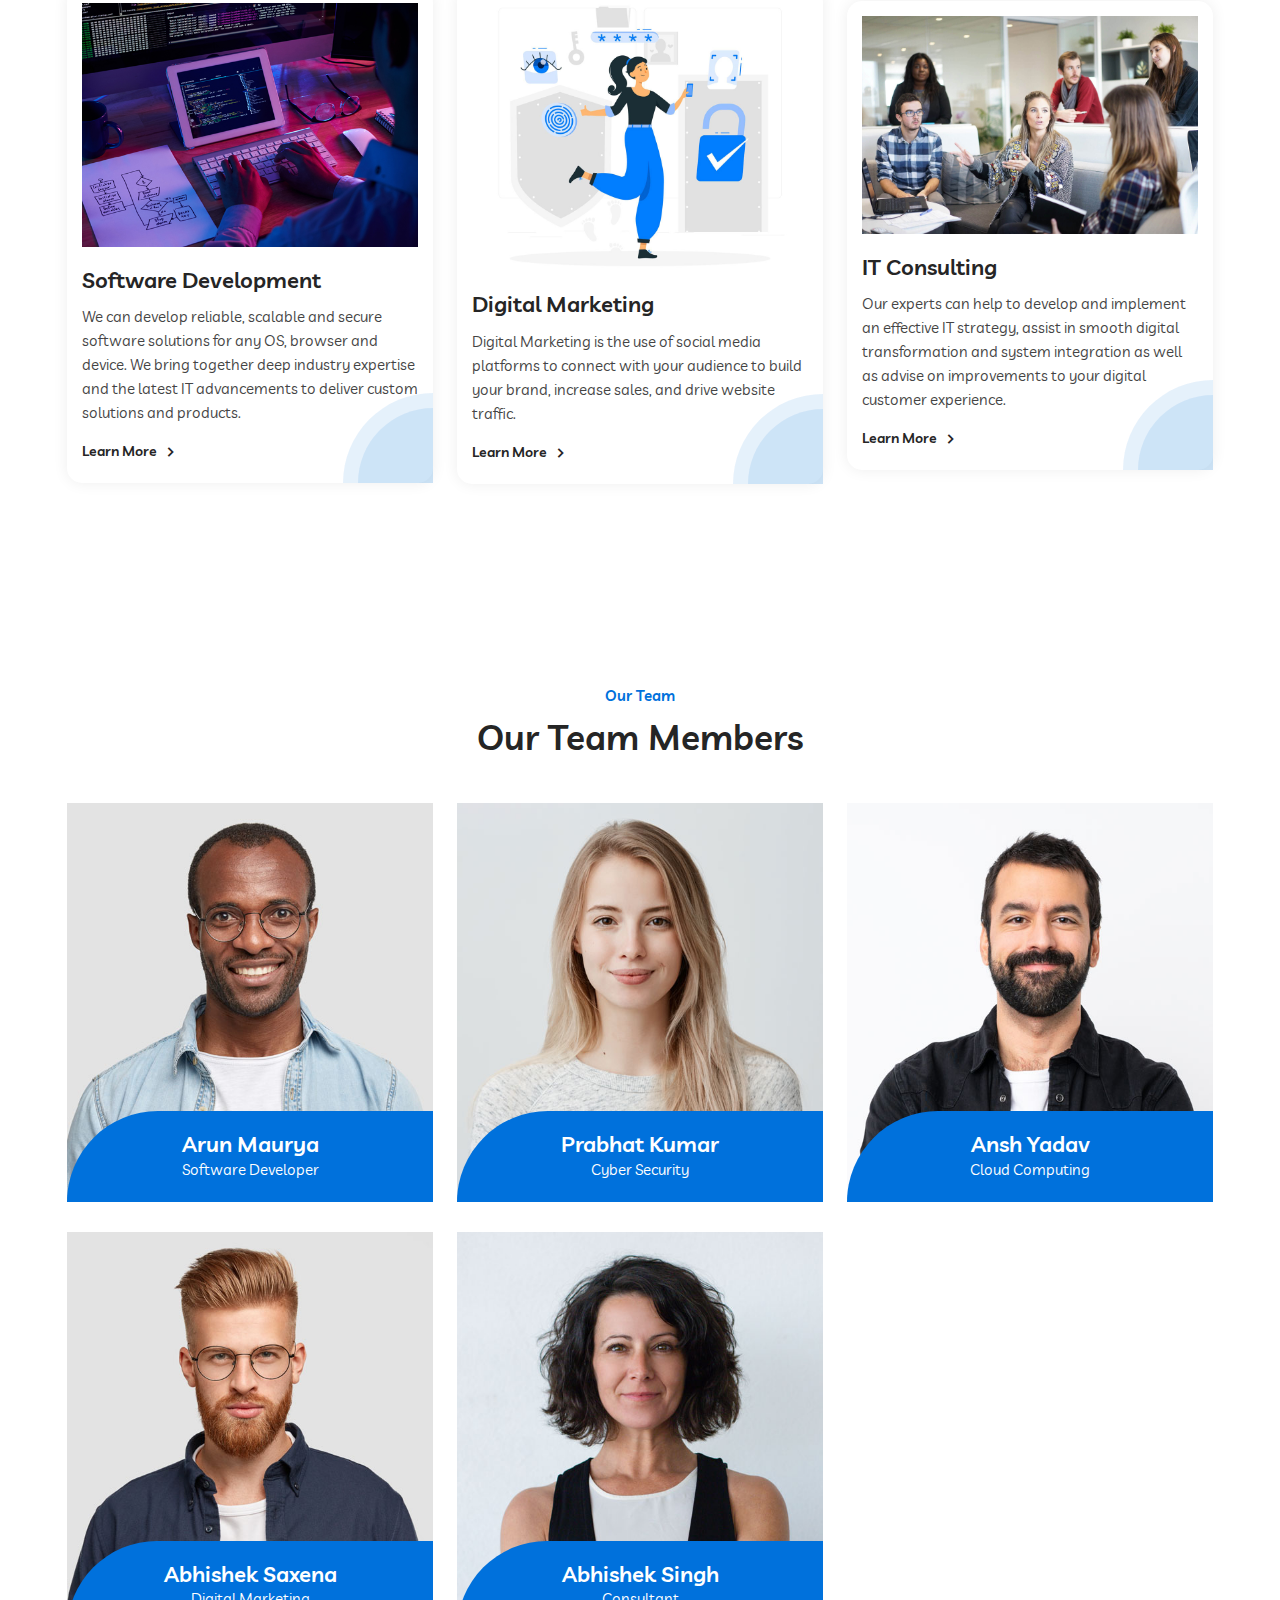
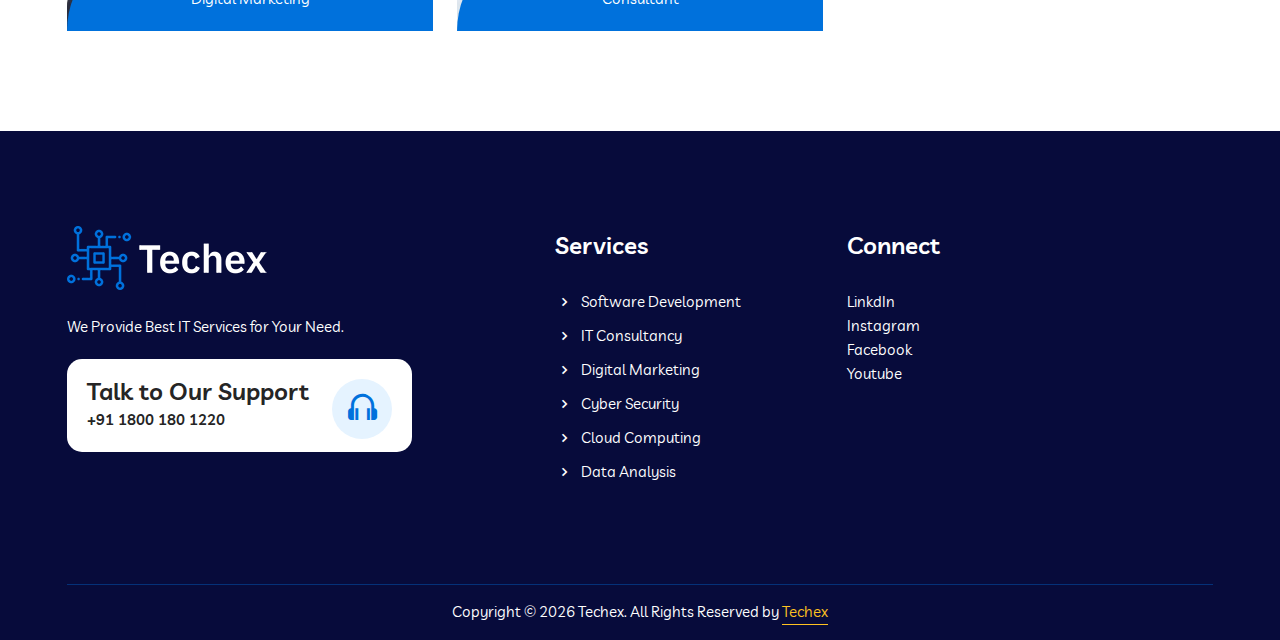
==== commit 77c0704f: "Update about.html" ====
--- a/about.html
+++ b/about.html
@@ -68,7 +68,7 @@
                     <div class="collapse navbar-collapse mean-menu" id="navbarSupportedContent">
                         <ul class="navbar-nav m-auto">
                             <li class="nav-item">
-                                <a href="/" class="nav-link ">
+                                <a href="home.html" class="nav-link ">
                                     Home
                                 </a>
                                 
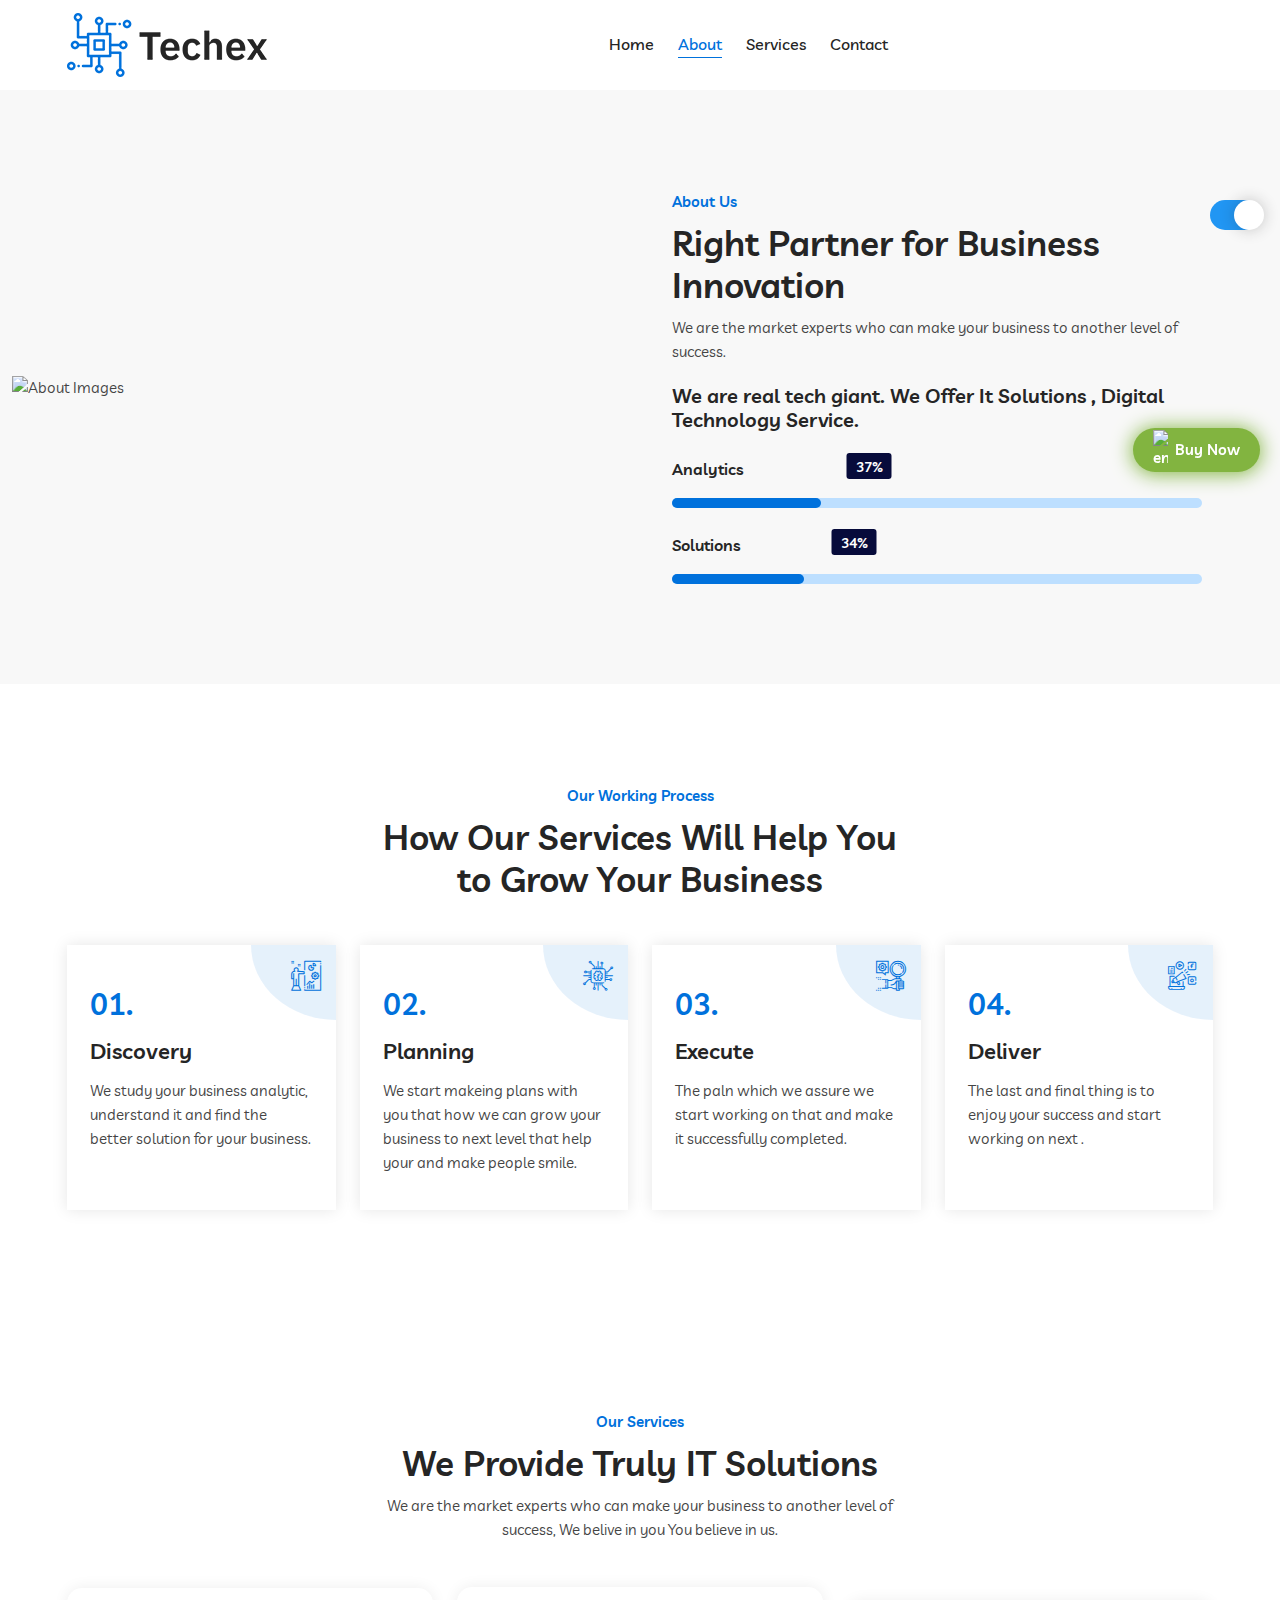
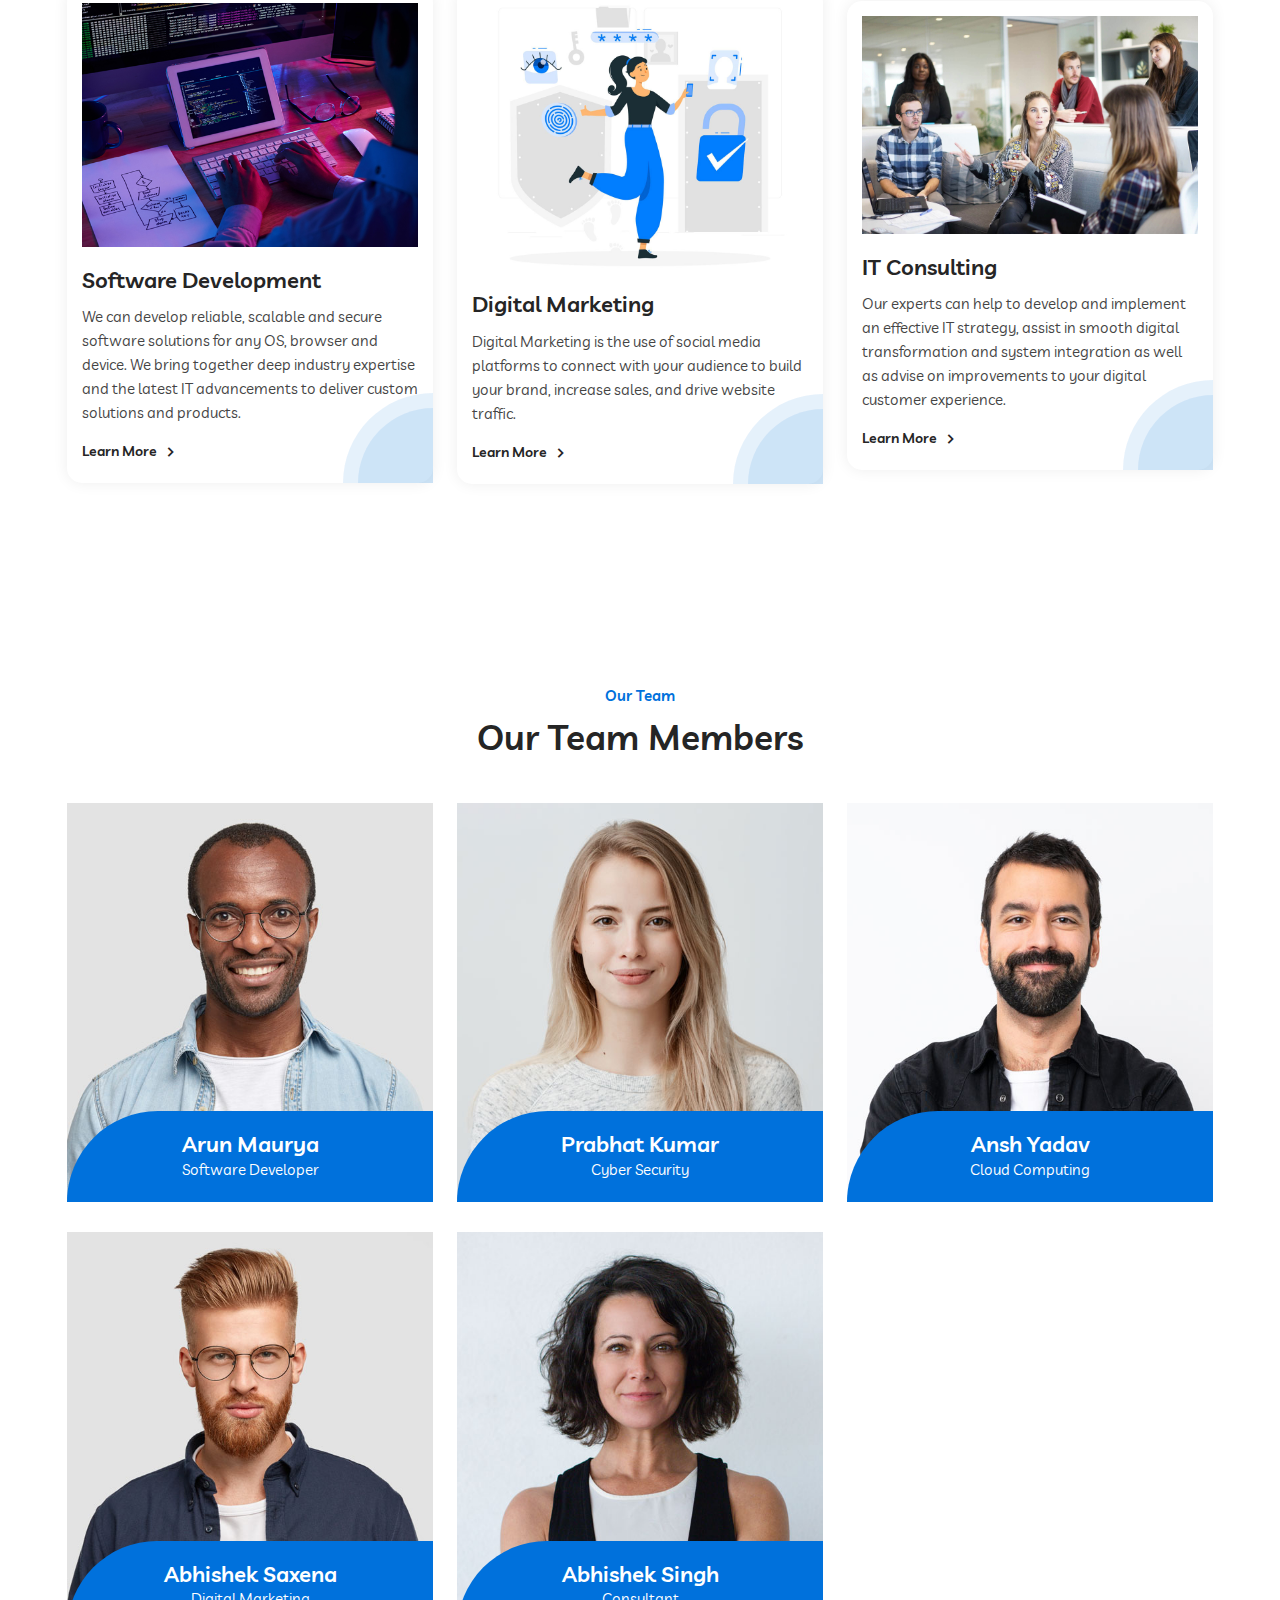
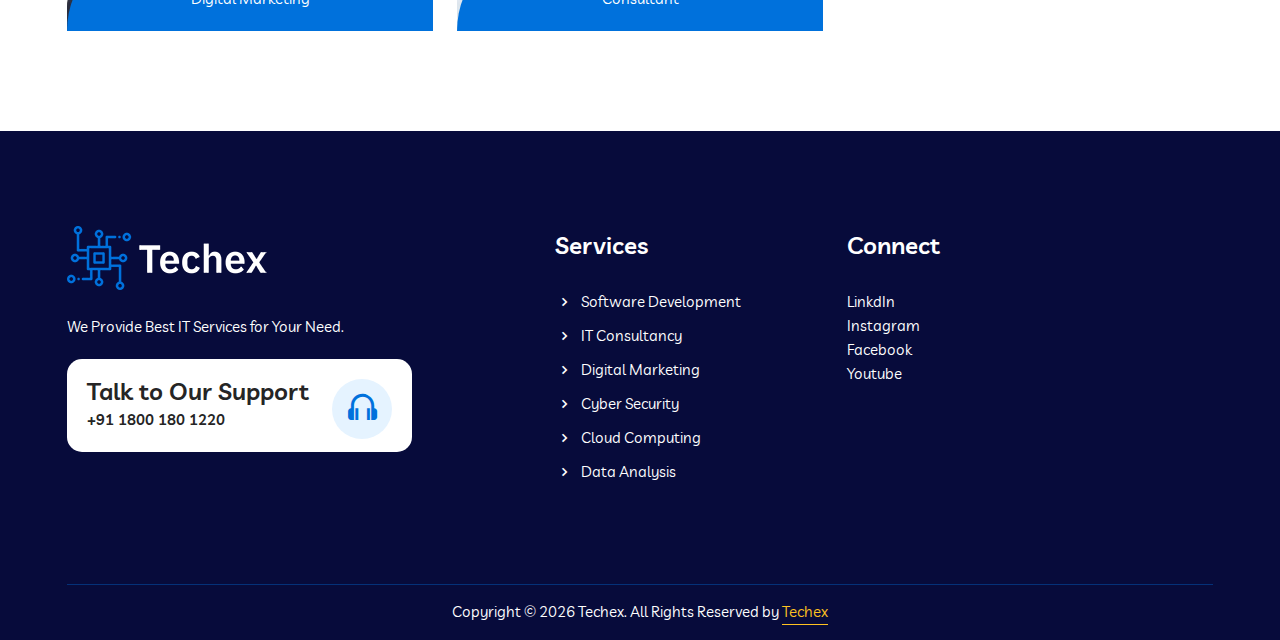
==== commit c9cd8038: "Update about.html" ====
--- a/about.html
+++ b/about.html
@@ -61,7 +61,7 @@
         <div class="main-nav">
             <div class="container">
                 <nav class="navbar navbar-expand-md navbar-light ">
-                    <a class="navbar-brand" href="/">
+                    <a class="navbar-brand" href="home.html">
                         <img src="assets/images/logos/logo-1.png" class="logo-one" alt="Logo">
                         <img src="assets/images/logos/logo-2.png" class="logo-two" alt="Logo">
                     </a>
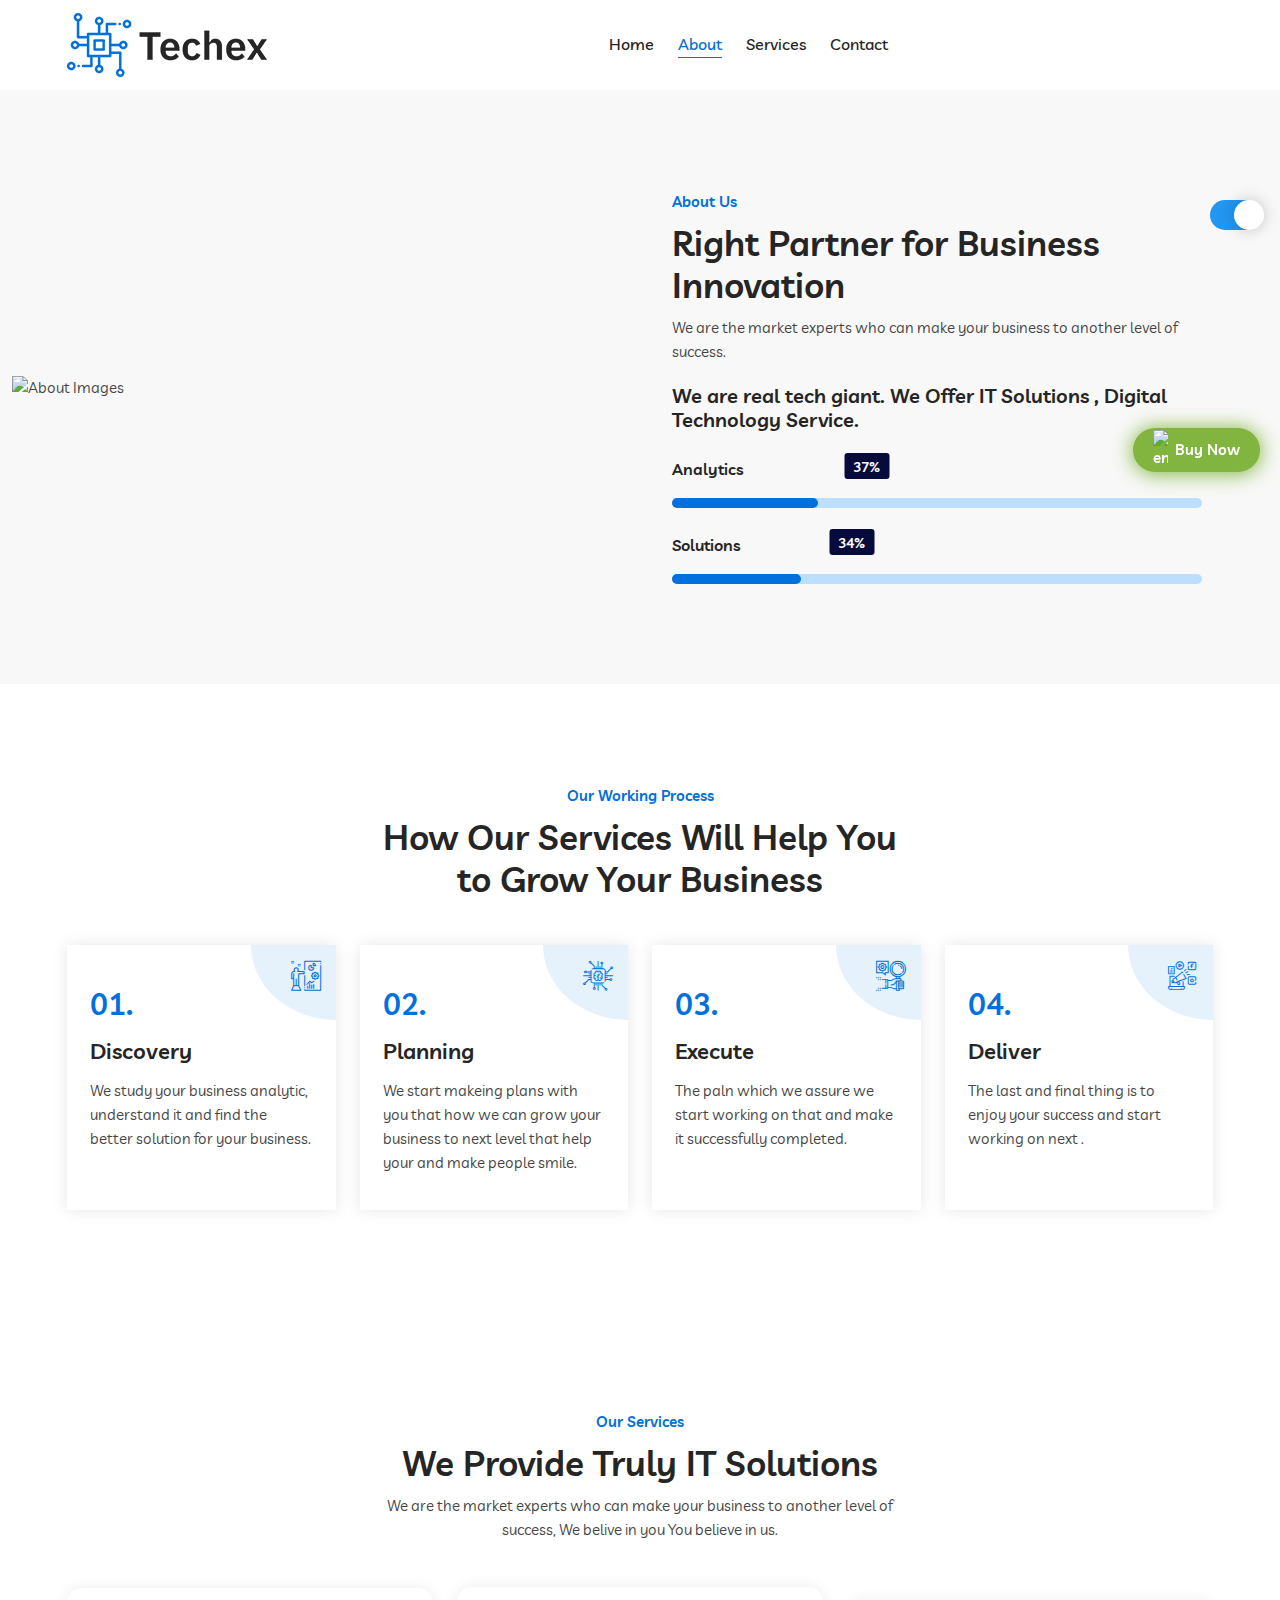
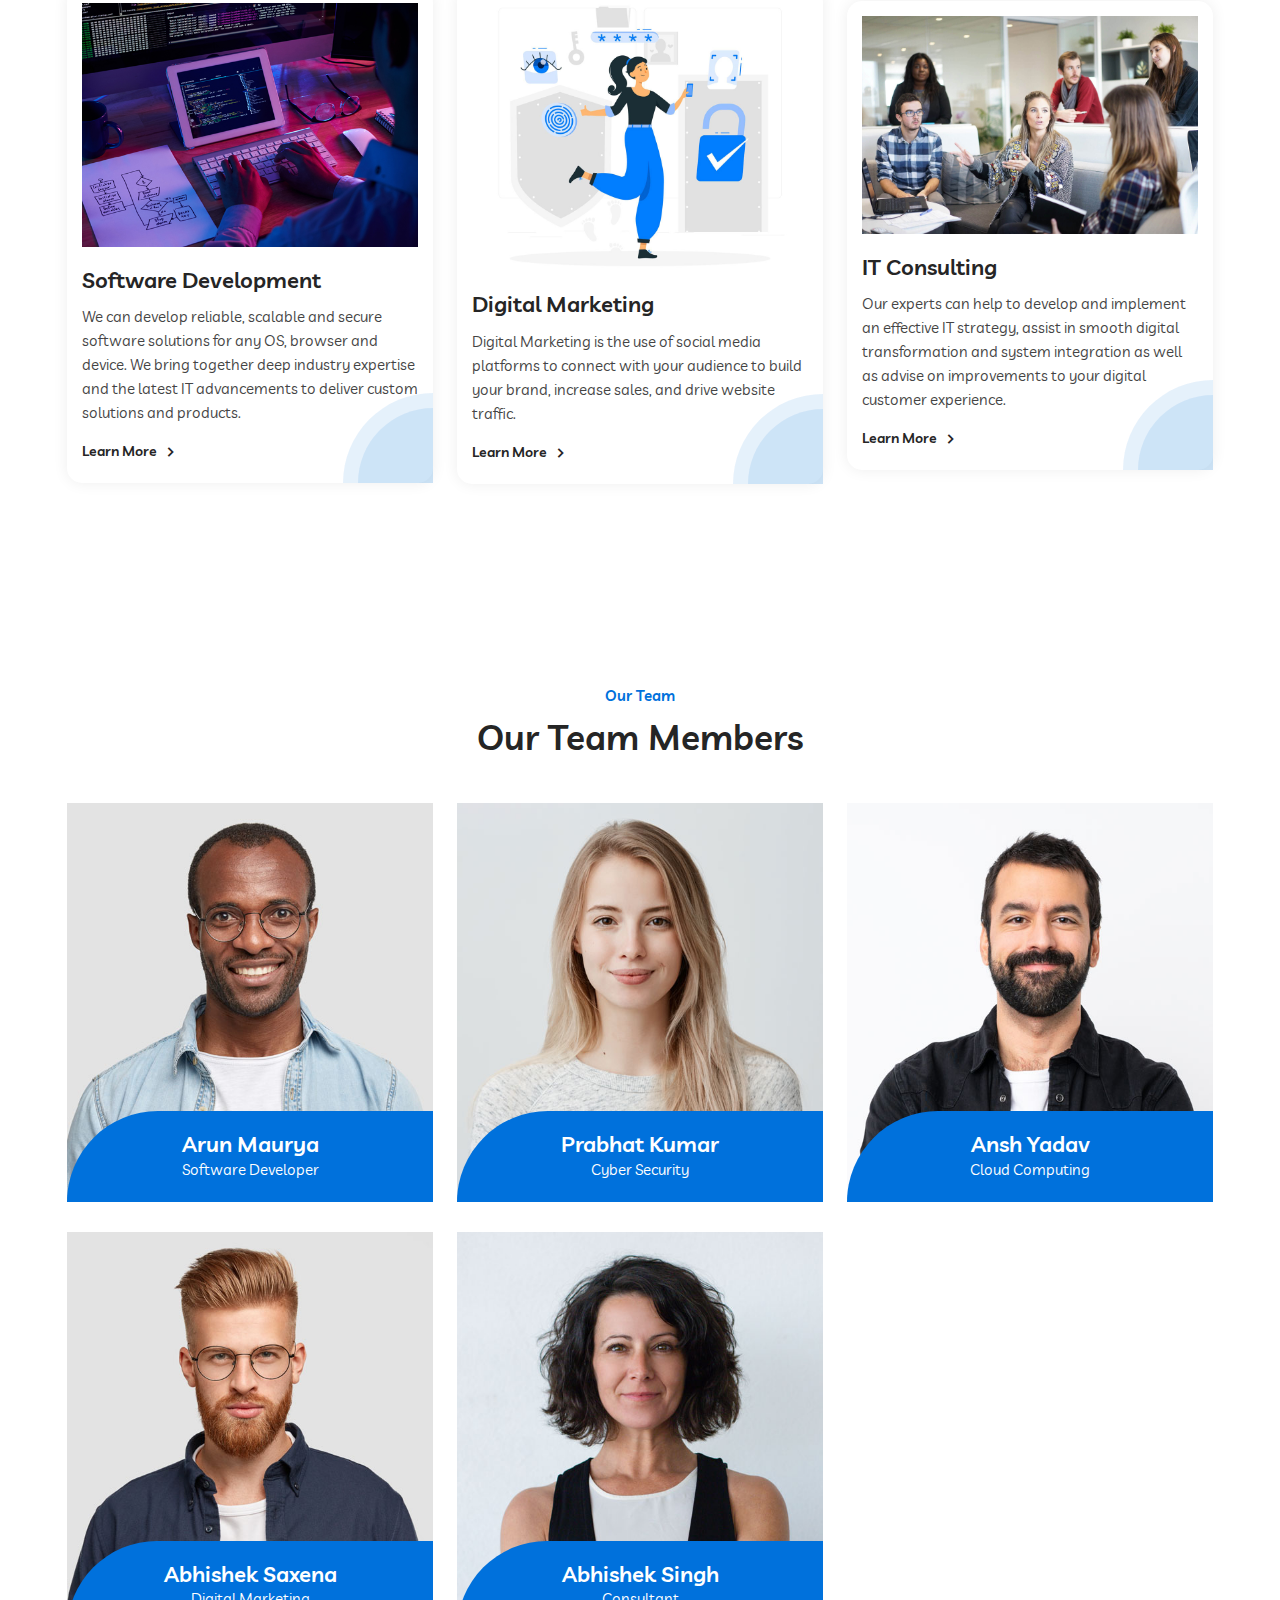
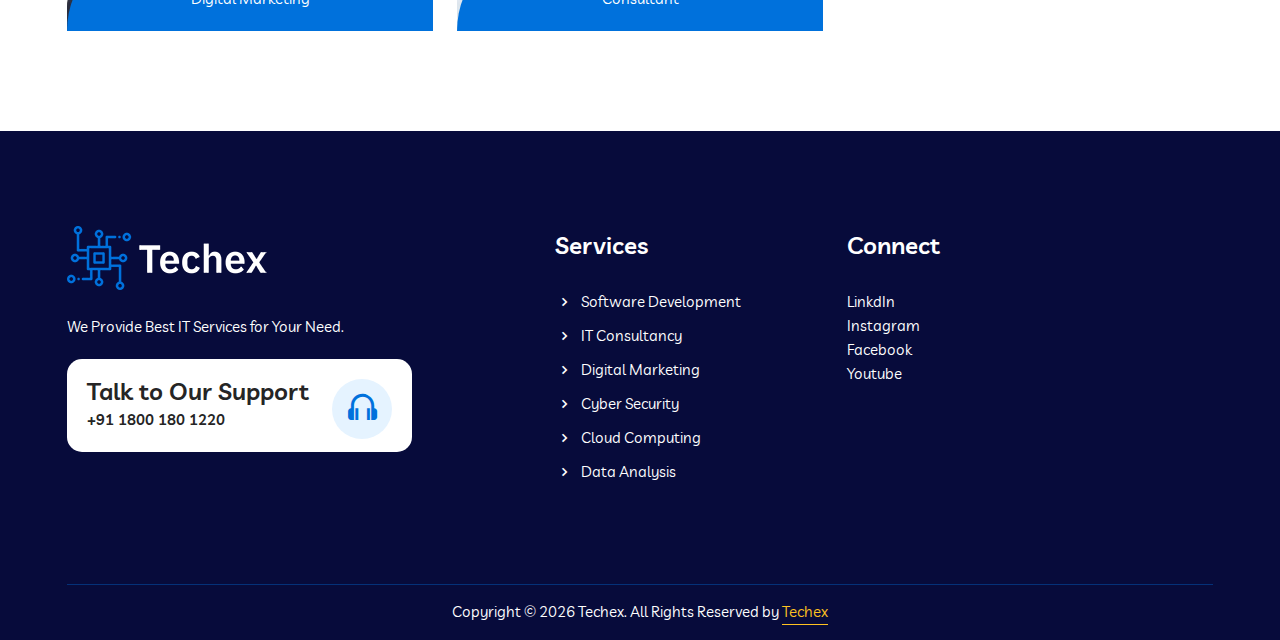
==== commit 733dc525: "Update about.html" ====
--- a/about.html
+++ b/about.html
@@ -154,7 +154,7 @@
                                 We are the market experts who can make your business to another level of success. 
                             </p>
                         </div>
-                        <h3>We are real tech giant. We Offer It Solutions , Digital Technology Service.</h3>
+                        <h3>We are real tech giant. We Offer IT Solutions , Digital Technology Service.</h3>
                         <div class="all-skill-bar">
                             <div class="skill-bar" data-percentage="90%">
                                 <h4 class="progress-title-holder clearfix">
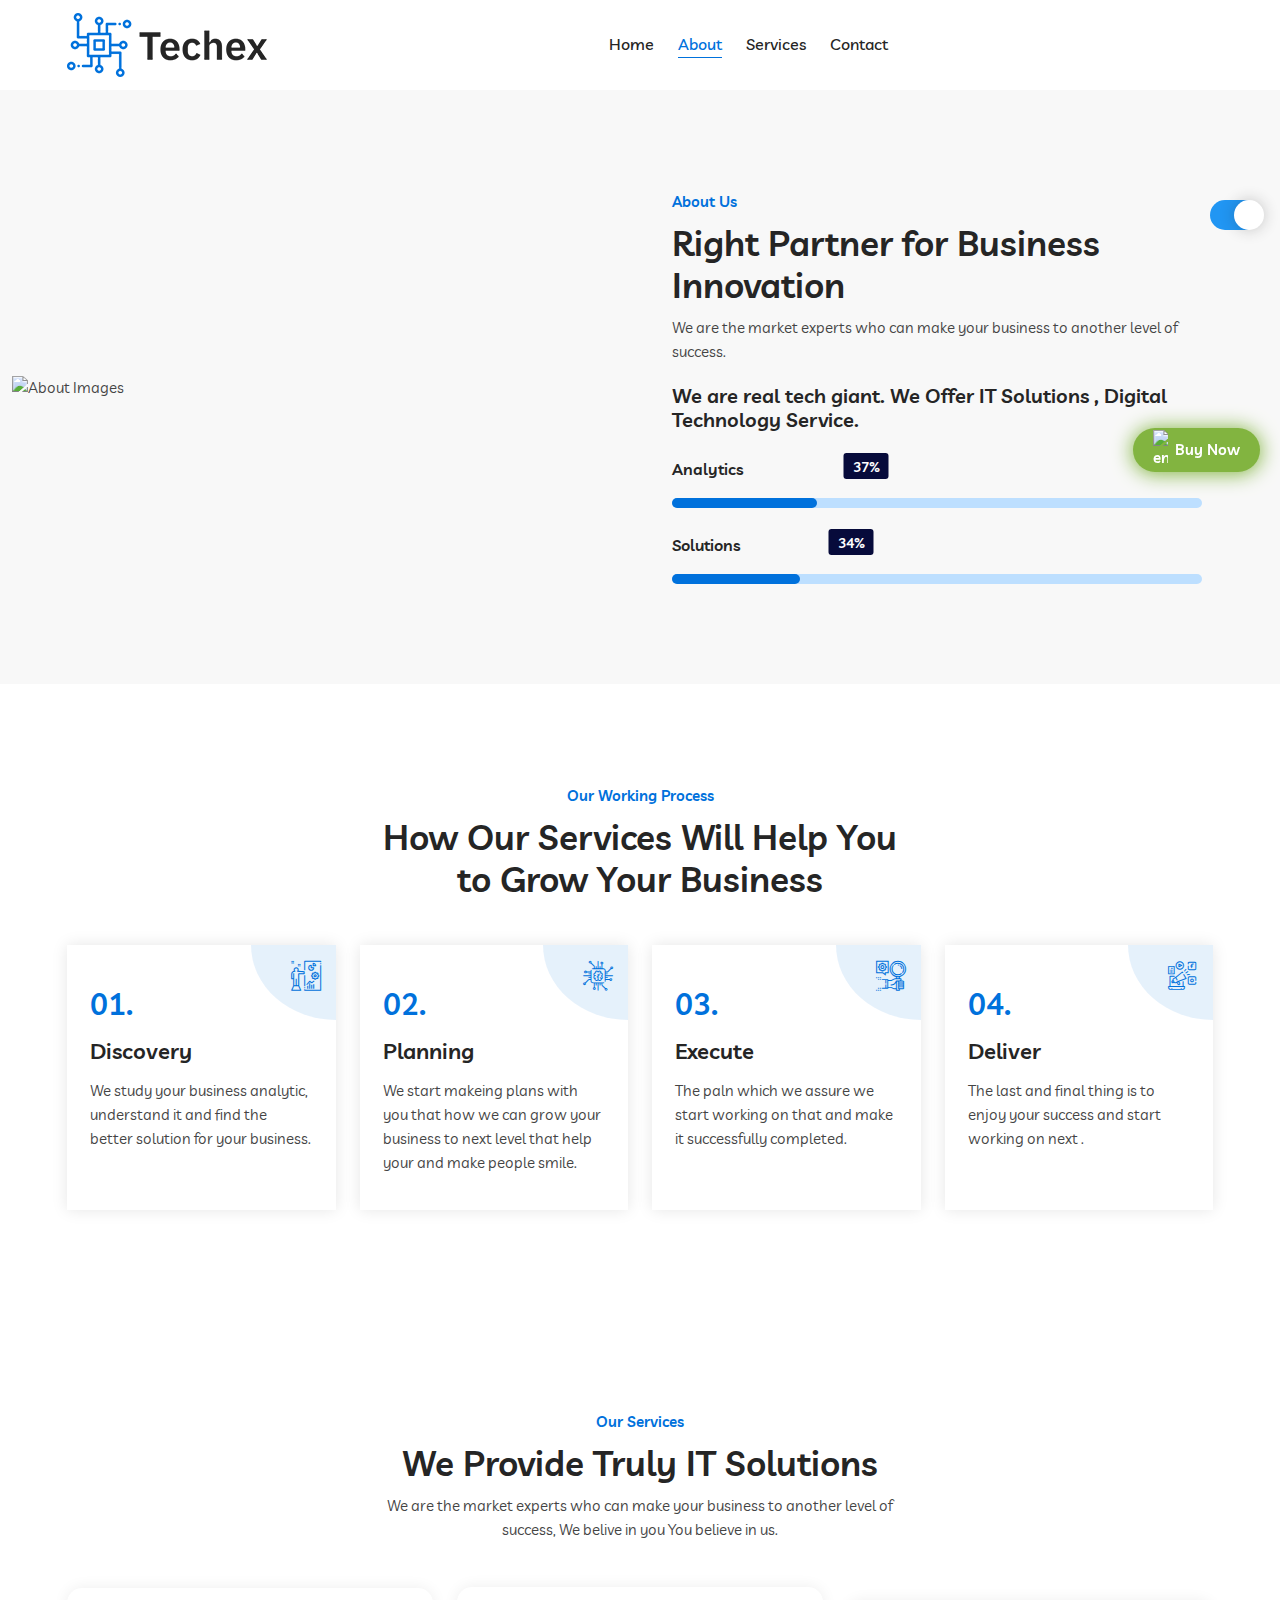
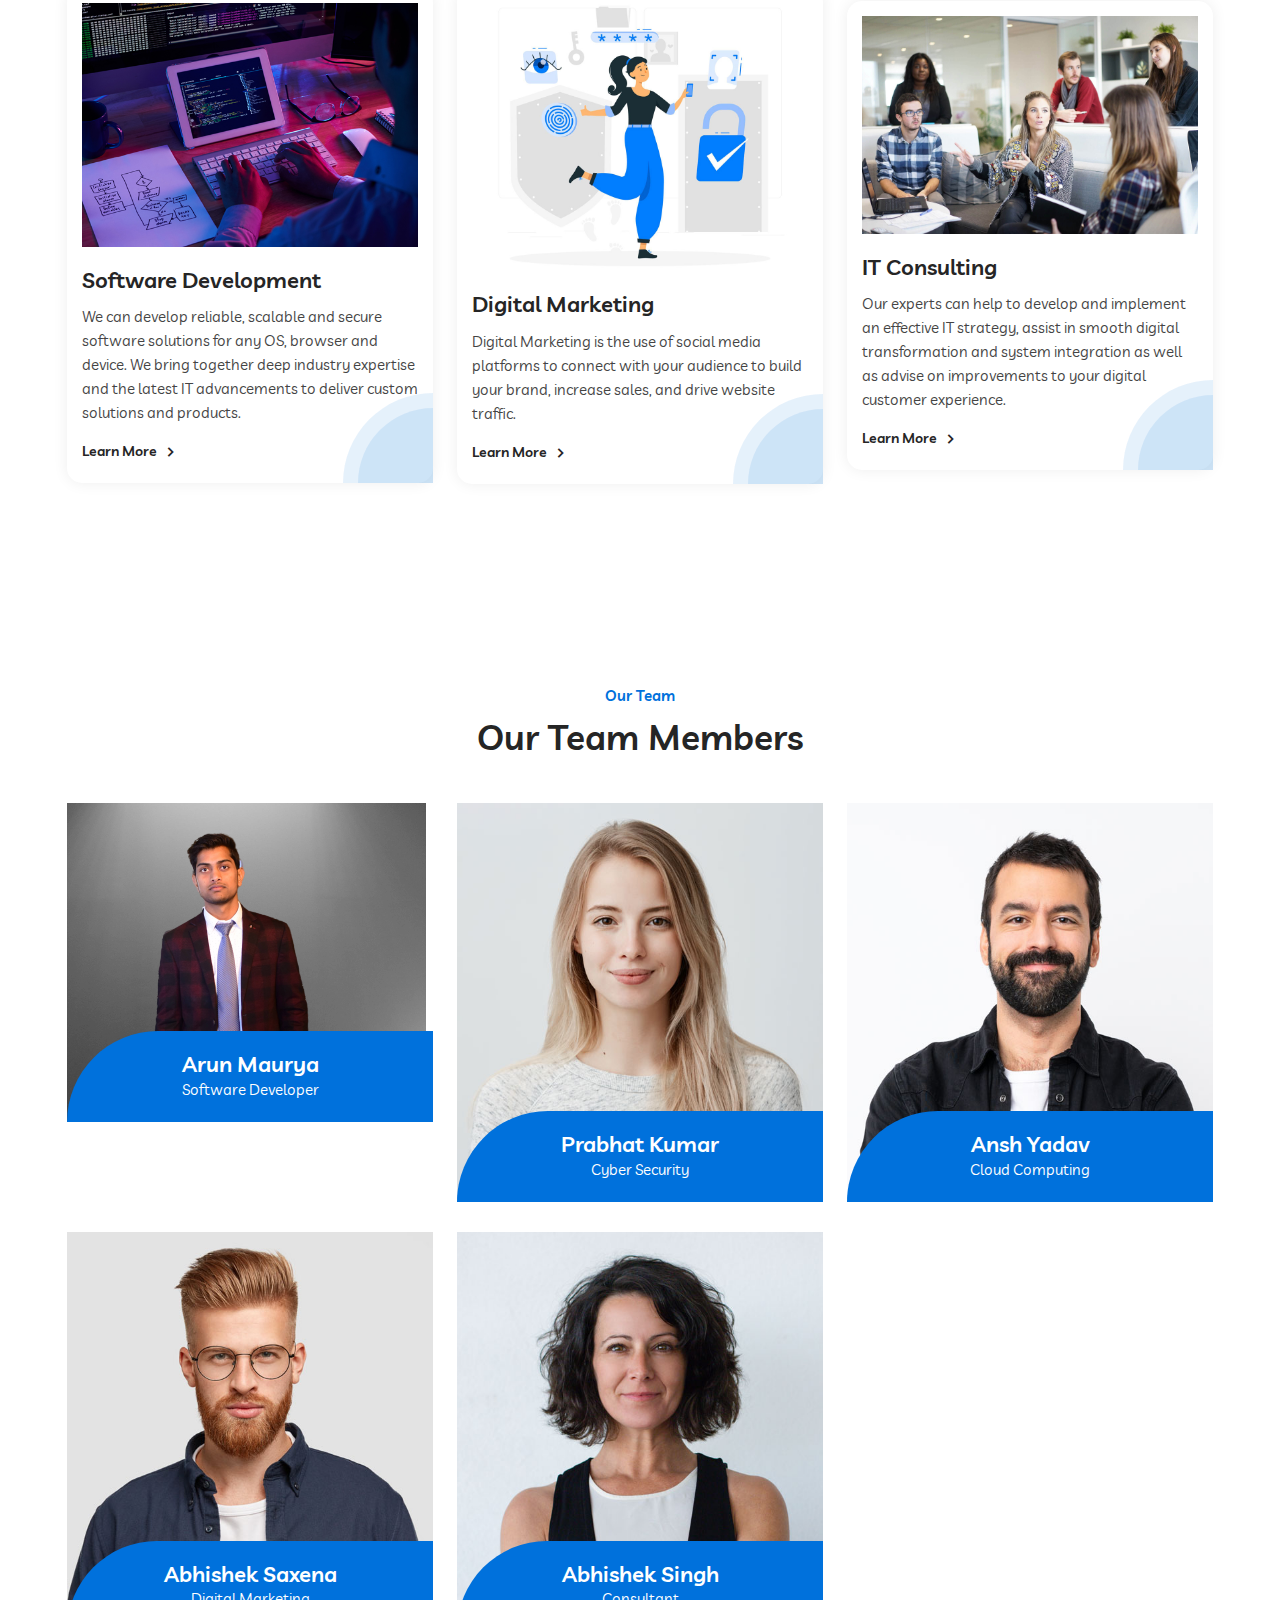
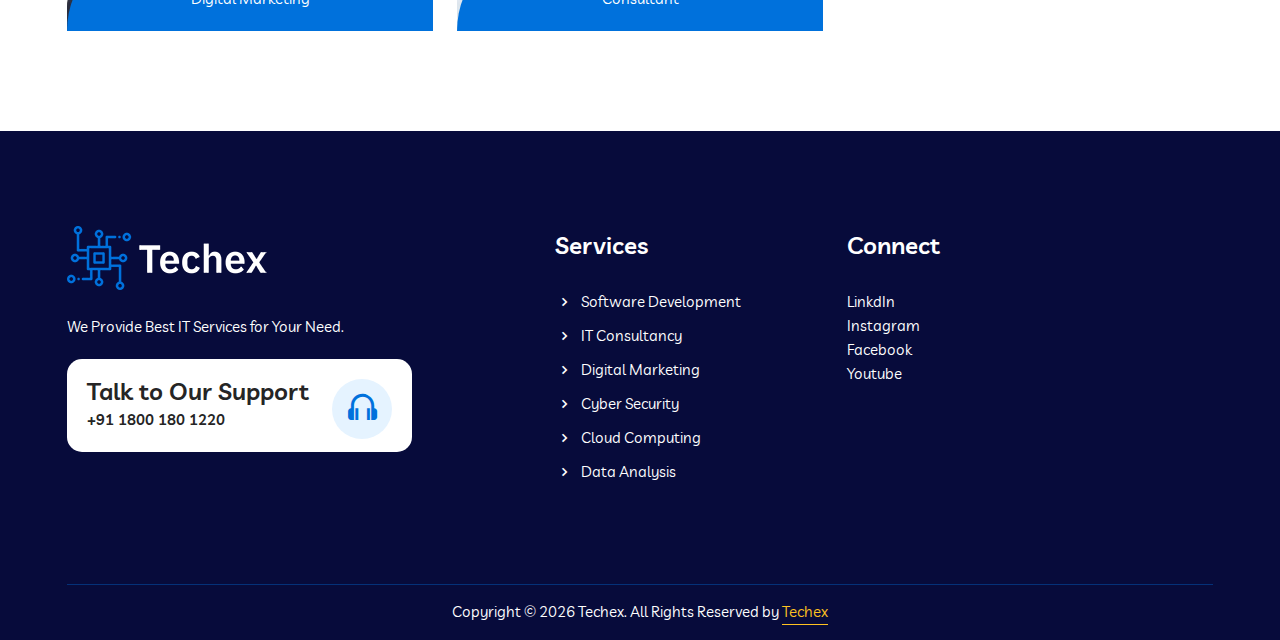
==== commit a79bf079: "Add files via upload" ====
--- a/about.html
+++ b/about.html
@@ -52,7 +52,7 @@
     <div class="navbar-area">
 
         <div class="mobile-nav">
-            <a href="/" class="logo">
+            <a href="index.html" class="logo">
                 <img src="assets/images/logos/logo-1.png" class="logo-one" alt="Logo">
                 <img src="assets/images/logos/logo-2.png" class="logo-two" alt="Logo">
             </a>
@@ -61,14 +61,14 @@
         <div class="main-nav">
             <div class="container">
                 <nav class="navbar navbar-expand-md navbar-light ">
-                    <a class="navbar-brand" href="home.html">
+                    <a class="navbar-brand" href="index.html">
                         <img src="assets/images/logos/logo-1.png" class="logo-one" alt="Logo">
                         <img src="assets/images/logos/logo-2.png" class="logo-two" alt="Logo">
                     </a>
                     <div class="collapse navbar-collapse mean-menu" id="navbarSupportedContent">
                         <ul class="navbar-nav m-auto">
                             <li class="nav-item">
-                                <a href="home.html" class="nav-link ">
+                                <a href="index.html" class="nav-link ">
                                     Home
                                 </a>
                                 
@@ -262,39 +262,39 @@
                 
                 <div class="col-lg-4 col-md-6">
                     <div class="services-card services-card-color-bg2">
-                        <a href="service-details.html">
+                        <a href="services.html">
                             <img src="assets/images/services/services-img9.jpg" alt="services">
                         </a>
-                        <h3><a href="service-details.html">Software Development</a></h3>
+                        <h3><a href="services.html">Software Development</a></h3>
                         <p>We can develop reliable, scalable and secure software solutions for any OS, browser and device. We bring together
                             deep industry expertise and the latest IT advancements to deliver custom solutions and products.
                        </p>
-                        <a href="service-details.html" class="learn-btn">Learn More <i
+                        <a href="services.html" class="learn-btn">Learn More <i
                                 class='bx bx-chevron-right'></i></a>
                     </div>
                 </div>
                 <div class="col-lg-4 col-md-6">
                     <div class="services-card services-card-color-bg2">
-                        <a href="service-details.html">
+                        <a href="services.html">
                             <img src="assets/images/user-img.jpg" alt="services">
                         </a>
-                        <h3><a href="service-details.html">Digital Marketing</a></h3>
+                        <h3><a href="services.html">Digital Marketing</a></h3>
                         <p>Digital Marketing is the use of social media 
                             platforms to connect with your audience to build your brand, increase sales, and drive website traffic.
                         </p>
-                        <a href="service-details.html" class="learn-btn">Learn More <i
+                        <a href="services.html" class="learn-btn">Learn More <i
                                 class='bx bx-chevron-right'></i></a>
                     </div>
                 </div>
                 <div class="col-lg-4 col-md-6">
                     <div class="services-card services-card-color-bg2">
-                        <a href="service-details.html">
+                        <a href="services.html">
                             <img src="assets/images/choose-img.jpg" alt="services">
                         </a>
-                        <h3><a href="service-details.html">IT Consulting</a></h3>
+                        <h3><a href="services.html">IT Consulting</a></h3>
                         <p>Our experts can help to develop and implement an effective IT strategy, assist in smooth digital 
                             transformation and system integration as well as advise on improvements to your digital customer experience.</p>
-                        <a href="service-details.html" class="learn-btn">Learn More <i
+                        <a href="services.html" class="learn-btn">Learn More <i
                                 class='bx bx-chevron-right'></i></a>
                     </div>
                 </div>
@@ -322,25 +322,25 @@
             <div class="row pt-45">
                 <div class="col-lg-4 col-md-6">
                     <div class="team-card">
-                        <img src="assets/images/team/team-img1.jpg" alt="Team Images">
+                        <img src="assets/images/team/arun2.png" alt="Team Images">
                         <ul class="social-link">
                             <li>
-                                <a href="https://www.facebook.com/" target="_blank">
+                                <a href="https://www.facebook.com/" services.html>
                                     <i class='bx bxl-facebook'></i>
                                 </a>
                             </li>
                             <li>
-                                <a href="https://twitter.com/?lang=en" target="_blank">
+                                <a href="https://twitter.com/?lang=en" services.html>
                                     <i class='bx bxl-twitter'></i>
                                 </a>
                             </li>
                             <li>
-                                <a href="https://www.linkedin.com/" target="_blank">
+                                <a href="https://www.linkedin.com/" services.html>
                                     <i class='bx bxl-linkedin-square'></i>
                                 </a>
                             </li>
                             <li>
-                                <a href="https://www.instagram.com/" target="_blank">
+                                <a href="https://www.instagram.com/" services.html>
                                     <i class='bx bxl-instagram'></i>
                                 </a>
                             </li>
@@ -356,22 +356,22 @@
                         <img src="assets/images/team/team-img2.jpg" alt="Team Images">
                         <ul class="social-link">
                             <li>
-                                <a href="https://www.facebook.com/" target="_blank">
+                                <a href="https://www.facebook.com/" services.html>
                                     <i class='bx bxl-facebook'></i>
                                 </a>
                             </li>
                             <li>
-                                <a href="https://twitter.com/?lang=en" target="_blank">
+                                <a href="https://twitter.com/?lang=en" services.html>
                                     <i class='bx bxl-twitter'></i>
                                 </a>
                             </li>
                             <li>
-                                <a href="https://www.linkedin.com/" target="_blank">
+                                <a href="https://www.linkedin.com/" services.html>
                                     <i class='bx bxl-linkedin-square'></i>
                                 </a>
                             </li>
                             <li>
-                                <a href="https://www.instagram.com/" target="_blank">
+                                <a href="https://www.instagram.com/" services.html>
                                     <i class='bx bxl-instagram'></i>
                                 </a>
                             </li>
@@ -387,22 +387,22 @@
                         <img src="assets/images/team/team-img3.jpg" alt="Team Images">
                         <ul class="social-link">
                             <li>
-                                <a href="https://www.facebook.com/" target="_blank">
+                                <a href="https://www.facebook.com/" services.html>
                                     <i class='bx bxl-facebook'></i>
                                 </a>
                             </li>
                             <li>
-                                <a href="https://twitter.com/?lang=en" target="_blank">
+                                <a href="https://twitter.com/?lang=en" services.html>
                                     <i class='bx bxl-twitter'></i>
                                 </a>
                             </li>
                             <li>
-                                <a href="https://www.linkedin.com/" target="_blank">
+                                <a href="https://www.linkedin.com/" services.html>
                                     <i class='bx bxl-linkedin-square'></i>
                                 </a>
                             </li>
                             <li>
-                                <a href="https://www.instagram.com/" target="_blank">
+                                <a href="https://www.instagram.com/" services.html>
                                     <i class='bx bxl-instagram'></i>
                                 </a>
                             </li>
@@ -418,22 +418,22 @@
                         <img src="assets/images/team/team-img4.jpg" alt="Team Images">
                         <ul class="social-link">
                             <li>
-                                <a href="https://www.facebook.com/" target="_blank">
+                                <a href="https://www.facebook.com/" services.html>
                                     <i class='bx bxl-facebook'></i>
                                 </a>
                             </li>
                             <li>
-                                <a href="https://twitter.com/?lang=en" target="_blank">
+                                <a href="https://twitter.com/?lang=en" services.html>
                                     <i class='bx bxl-twitter'></i>
                                 </a>
                             </li>
                             <li>
-                                <a href="https://www.linkedin.com/" target="_blank">
+                                <a href="https://www.linkedin.com/" services.html>
                                     <i class='bx bxl-linkedin-square'></i>
                                 </a>
                             </li>
                             <li>
-                                <a href="https://www.instagram.com/" target="_blank">
+                                <a href="https://www.instagram.com/" services.html>
                                     <i class='bx bxl-instagram'></i>
                                 </a>
                             </li>
@@ -449,22 +449,22 @@
                         <img src="assets/images/team/team-img5.jpg" alt="Team Images">
                         <ul class="social-link">
                             <li>
-                                <a href="https://www.facebook.com/" target="_blank">
+                                <a href="https://www.facebook.com/" services.html>
                                     <i class='bx bxl-facebook'></i>
                                 </a>
                             </li>
                             <li>
-                                <a href="https://twitter.com/?lang=en" target="_blank">
+                                <a href="https://twitter.com/?lang=en" services.html>
                                     <i class='bx bxl-twitter'></i>
                                 </a>
                             </li>
                             <li>
-                                <a href="https://www.linkedin.com/" target="_blank">
+                                <a href="https://www.linkedin.com/" services.html>
                                     <i class='bx bxl-linkedin-square'></i>
                                 </a>
                             </li>
                             <li>
-                                <a href="https://www.instagram.com/" target="_blank">
+                                <a href="https://www.instagram.com/" services.html>
                                     <i class='bx bxl-instagram'></i>
                                 </a>
                             </li>
@@ -524,37 +524,37 @@
                             <h3>Services</h3>
                             <ul class="footer-list">
                                 <li>
-                                    <a href="service-details.html" target="_blank">
+                                    <a href="services.html" services.html>
                                         <i class='bx bx-chevron-right'></i>
                                         Software Development
                                     </a>
                                 </li>
                                 <li>
-                                    <a href="service-details.html" target="_blank">
+                                    <a href="services.html" services.html>
                                         <i class='bx bx-chevron-right'></i>
                                         IT Consultancy
                                     </a>
                                 </li>
                                 <li>
-                                    <a href="service-details.html" target="_blank">
+                                    <a href="services.html" services.html>
                                         <i class='bx bx-chevron-right'></i>
                                         Digital Marketing
                                     </a>
                                 </li>
                                 <li>
-                                    <a href="compare.html" target="_blank">
+                                    <a href="compare.html" services.html>
                                         <i class='bx bx-chevron-right'></i>
                                         Cyber Security
                                     </a>
                                 </li>
                                 <li>
-                                    <a href="service-details.html" target="_blank">
+                                    <a href="services.html" services.html>
                                         <i class='bx bx-chevron-right'></i>
                                         Cloud Computing
                                     </a>
                                 </li>
                                 <li>
-                                    <a href="service-details.html" target="_blank">
+                                    <a href="services.html" services.html>
                                         <i class='bx bx-chevron-right'></i>
                                         Data Analysis
                                     </a>
@@ -588,7 +588,7 @@
                     <p>
                         Copyright ©
                         <script>document.write(new Date().getFullYear())</script> Techex. All Rights Reserved by
-                        <a href="/" target="_blank">Techex</a>
+                        <a href="index.html" services.html>Techex</a>
                     </p>
                 </div>
             </div>
@@ -633,4 +633,4 @@
     <script src="assets/js/custom.js"></script>
 </body>
 
-</html>
+</html>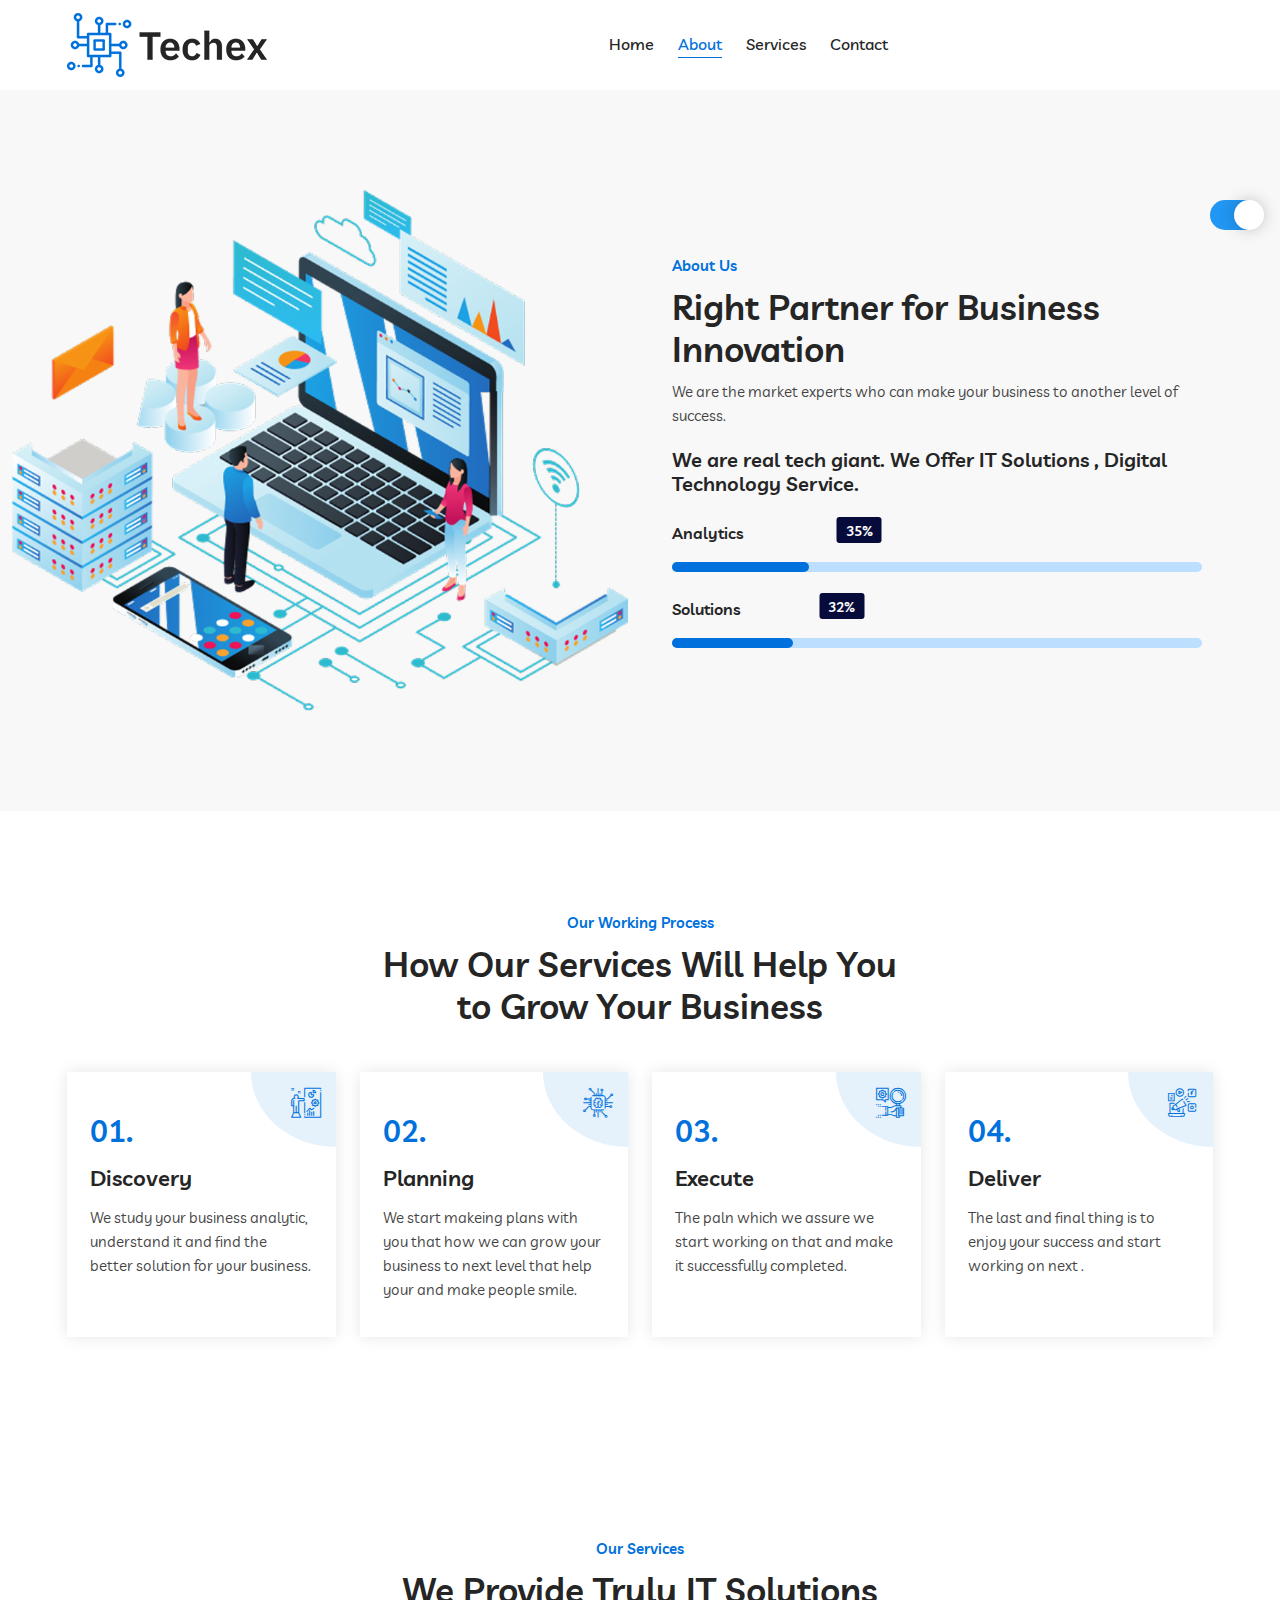
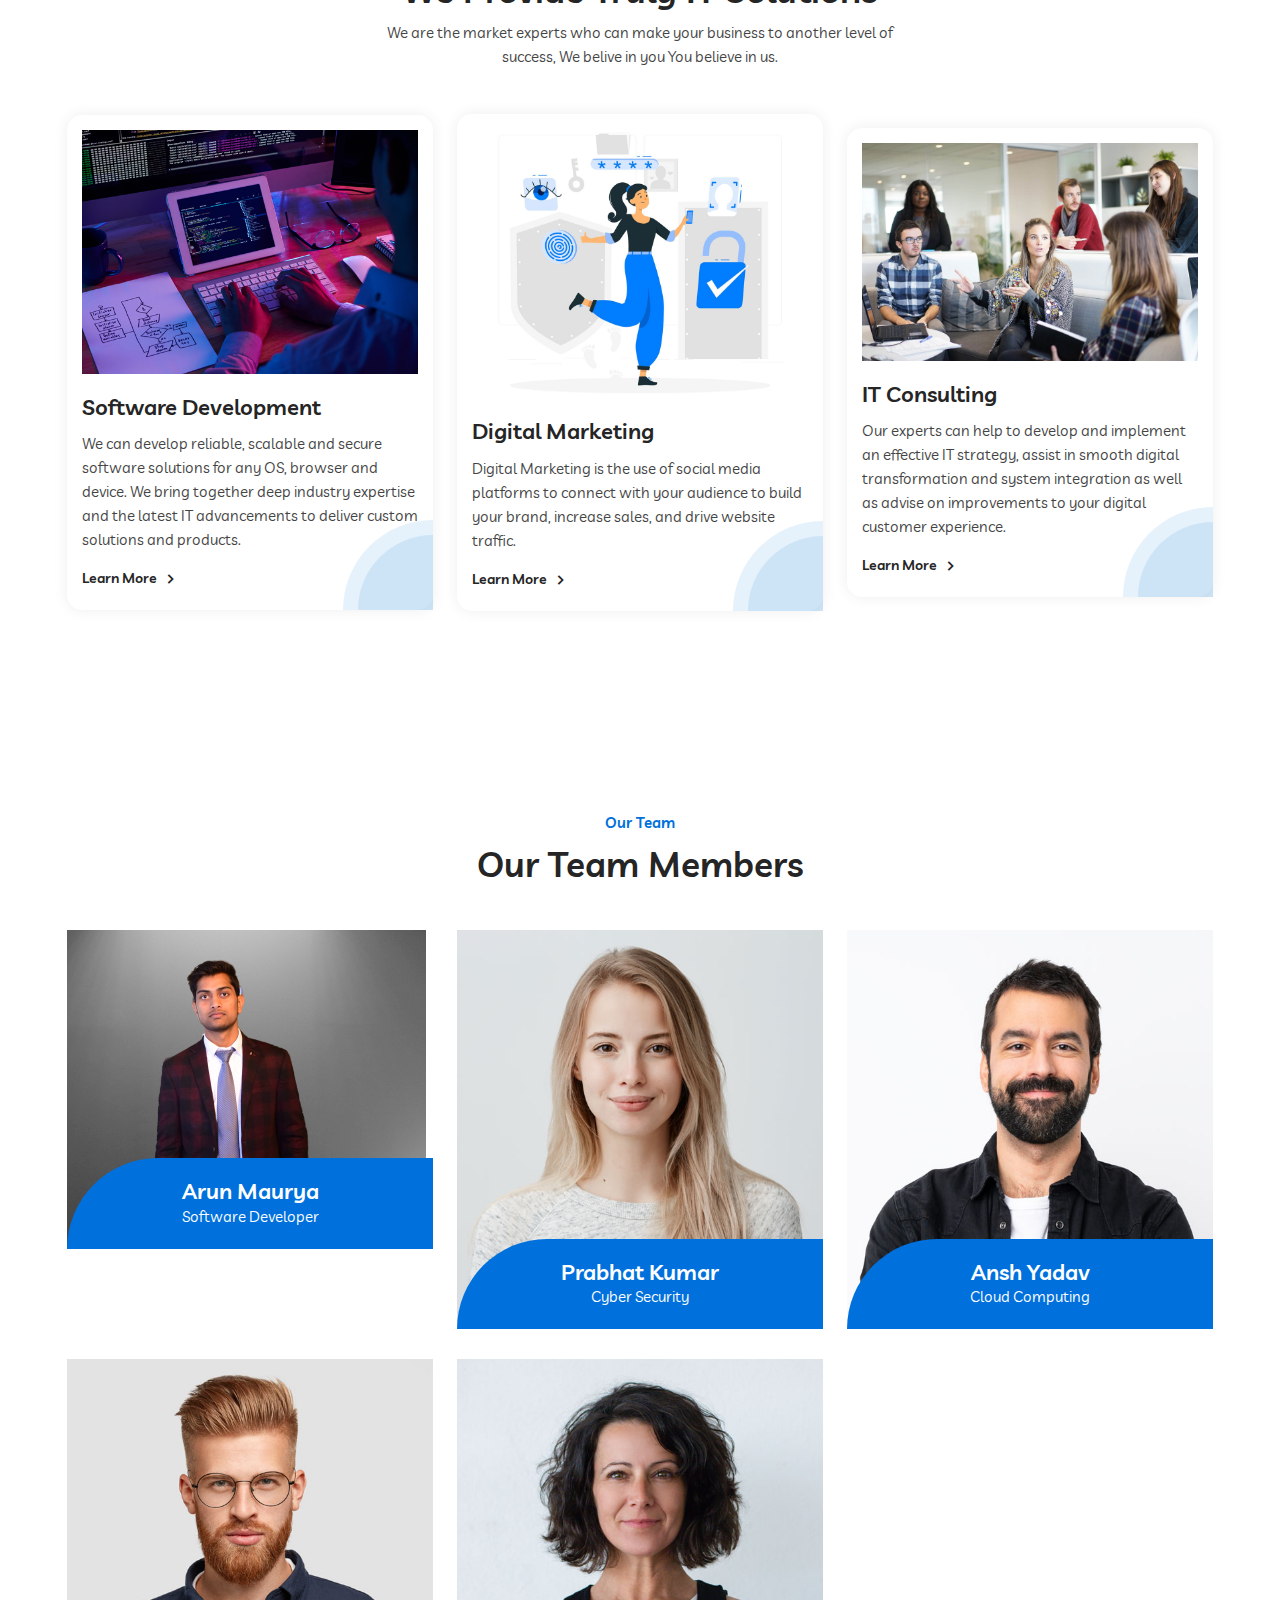
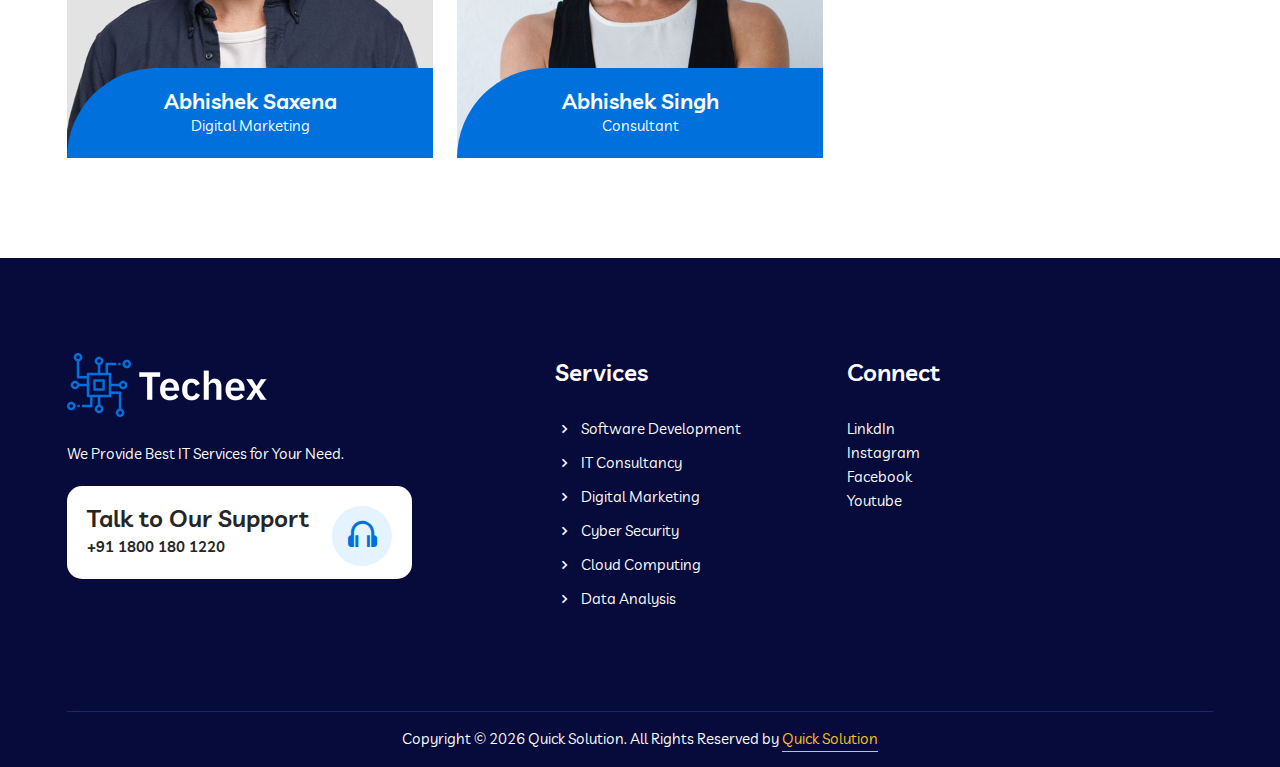
==== commit 7ee85b80: "Update about.html" ====
--- a/about.html
+++ b/about.html
@@ -587,8 +587,8 @@
                 <div class="copy-right-text">
                     <p>
                         Copyright ©
-                        <script>document.write(new Date().getFullYear())</script> Techex. All Rights Reserved by
-                        <a href="index.html" services.html>Techex</a>
+                        <script>document.write(new Date().getFullYear())</script> Quick Solution. All Rights Reserved by
+                        <a href="index.html" services.html>Quick Solution</a>
                     </p>
                 </div>
             </div>
@@ -633,4 +633,4 @@
     <script src="assets/js/custom.js"></script>
 </body>
 
-</html>+</html>
--- a/assets/css/responsive.css
+++ b/assets/css/responsive.css
@@ -45,7 +45,7 @@
   }
   .section-title h2 {
     font-size: 26px;
-    margin-top: 0;
+    margin-top: 5rem;
   }
   .section-title p {
     margin-left: auto;
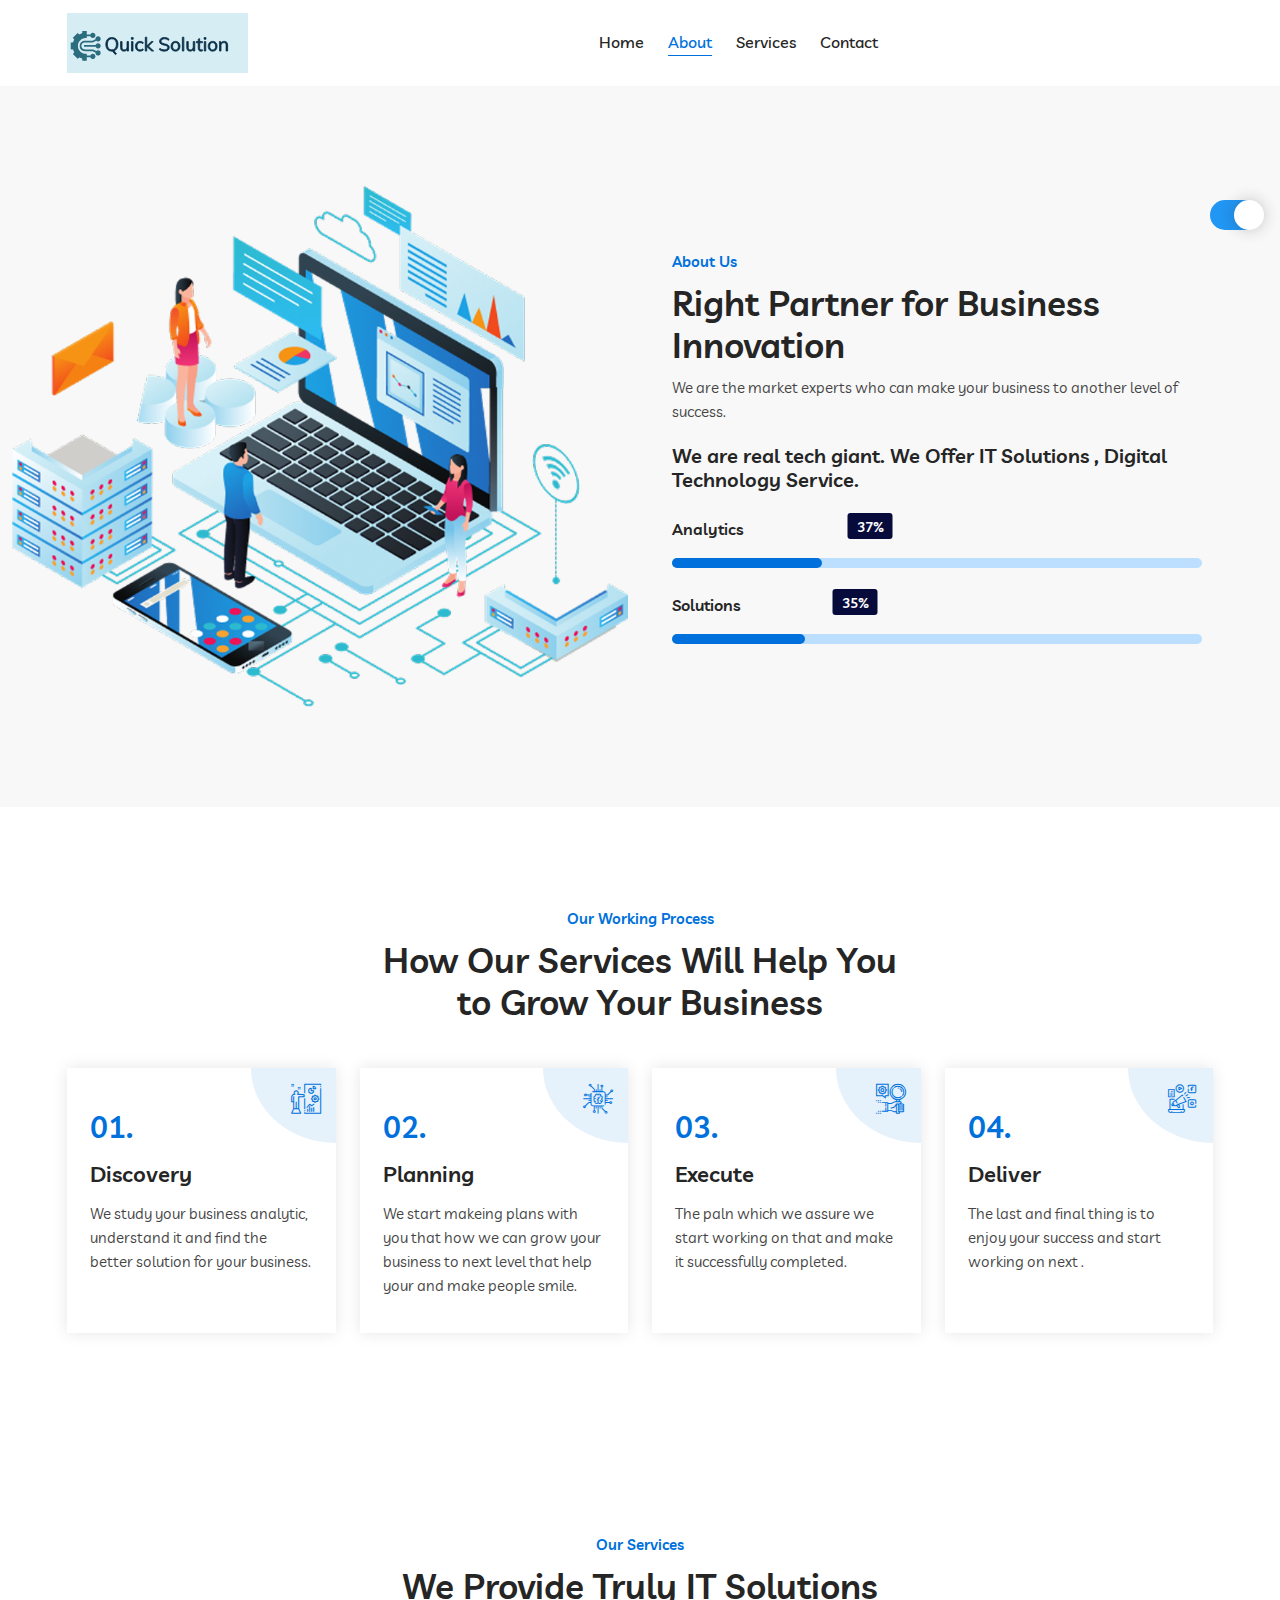
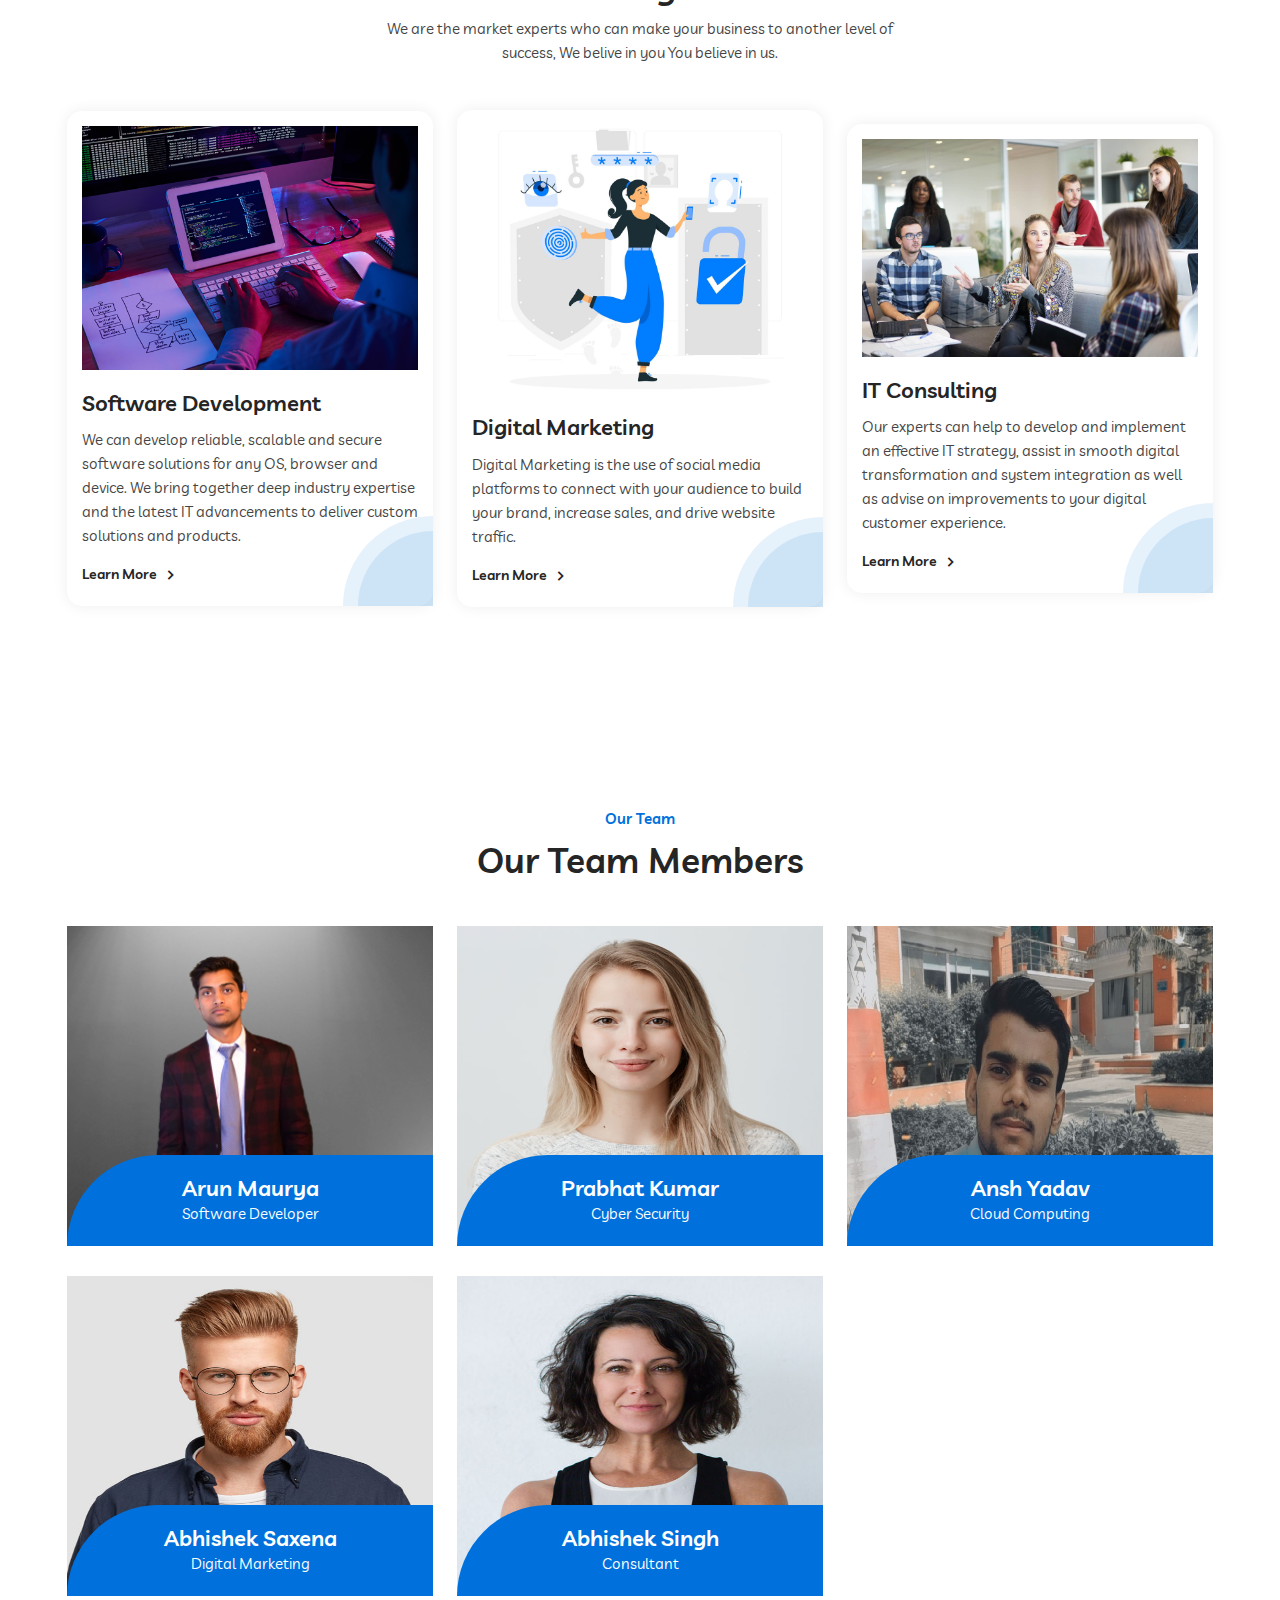
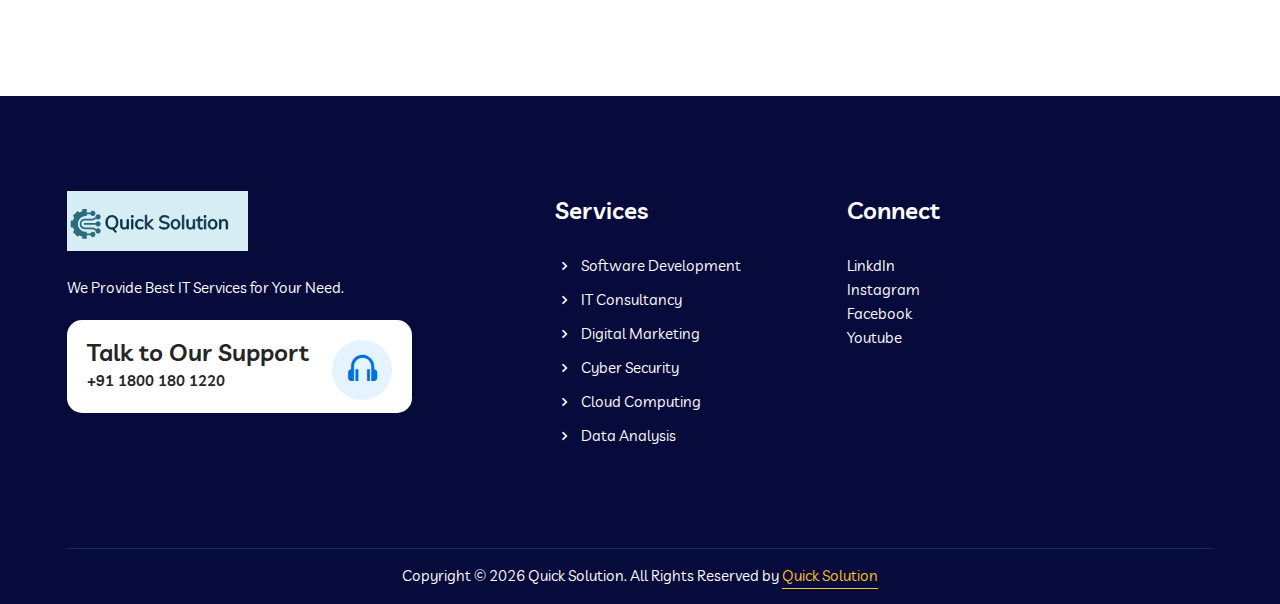
==== commit 2ed33153: "Update about.html" ====
--- a/about.html
+++ b/about.html
@@ -1,7 +1,7 @@
 <!doctype html>
 <html lang="zxx">
 
-<!-- Mirrored from templates.hibootstrap.com/techex/default/ by HTTrack Website Copier/3.x [XR&CO'2014], Sat, 19 Nov 2022 06:29:30 GMT -->
+<!-- Mirrored from templates.hibootstrap.com/Quick Solution/default/ by HTTrack Website Copier/3.x [XR&CO'2014], Sat, 19 Nov 2022 06:29:30 GMT -->
 
 <head>
 
@@ -32,7 +32,7 @@
     <link rel="stylesheet" href="assets/css/theme-dark.css">
 
     <link rel="icon" type="image/png" href="assets/images/favicon.png">
-    <title>Techex - Technology & IT Services HTML Template</title>
+    <title>Quick Solution - Technology & IT Services HTML Template</title>
 </head>
 
 <body>
@@ -54,7 +54,7 @@
         <div class="mobile-nav">
             <a href="index.html" class="logo">
                 <img src="assets/images/logos/logo-1.png" class="logo-one" alt="Logo">
-                <img src="assets/images/logos/logo-2.png" class="logo-two" alt="Logo">
+                <img src="assets/images/logos/logo-1.png" class="logo-two" alt="Logo">
             </a>
         </div>
 
@@ -63,7 +63,7 @@
                 <nav class="navbar navbar-expand-md navbar-light ">
                     <a class="navbar-brand" href="index.html">
                         <img src="assets/images/logos/logo-1.png" class="logo-one" alt="Logo">
-                        <img src="assets/images/logos/logo-2.png" class="logo-two" alt="Logo">
+                        <img src="assets/images/logos/logo-1.png" class="logo-two" alt="Logo">
                     </a>
                     <div class="collapse navbar-collapse mean-menu" id="navbarSupportedContent">
                         <ul class="navbar-nav m-auto">
@@ -322,7 +322,7 @@
             <div class="row pt-45">
                 <div class="col-lg-4 col-md-6">
                     <div class="team-card">
-                        <img src="assets/images/team/arun2.png" alt="Team Images">
+                        <img style="width: 25rem; height: 20rem;" src="assets/images/team/arun2.png" alt="Team Images">
                         <ul class="social-link">
                             <li>
                                 <a href="https://www.facebook.com/" services.html>
@@ -353,7 +353,7 @@
                 </div>
                 <div class="col-lg-4 col-md-6">
                     <div class="team-card">
-                        <img src="assets/images/team/team-img2.jpg" alt="Team Images">
+                        <img style="width: 25rem; height: 20rem;" src="assets/images/team/team-img2.jpg" alt="Team Images">
                         <ul class="social-link">
                             <li>
                                 <a href="https://www.facebook.com/" services.html>
@@ -384,7 +384,7 @@
                 </div>
                 <div class="col-lg-4 col-md-6">
                     <div class="team-card">
-                        <img src="assets/images/team/team-img3.jpg" alt="Team Images">
+                        <img style="width: 25rem; height: 20rem;" src="assets/images/team/ANSH.jpeg" alt="Team Images">
                         <ul class="social-link">
                             <li>
                                 <a href="https://www.facebook.com/" services.html>
@@ -415,7 +415,7 @@
                 </div>
                 <div class="col-lg-4 col-md-6">
                     <div class="team-card">
-                        <img src="assets/images/team/team-img4.jpg" alt="Team Images">
+                        <img style="width: 25rem; height: 20rem;" src="assets/images/team/team-img4.jpg" alt="Team Images">
                         <ul class="social-link">
                             <li>
                                 <a href="https://www.facebook.com/" services.html>
@@ -446,7 +446,7 @@
                 </div>
                 <div class="col-lg-4 col-md-6">
                     <div class="team-card">
-                        <img src="assets/images/team/team-img5.jpg" alt="Team Images">
+                        <img style="width: 25rem; height: 20rem;" src="assets/images/team/team-img5.jpg" alt="Team Images">
                         <ul class="social-link">
                             <li>
                                 <a href="https://www.facebook.com/" services.html>
@@ -505,8 +505,8 @@
                     <div class="col-lg-5">
                         <div class="footer-widget">
                             <div class="footer-logo">
-                                <a href="index-2.html">
-                                    <img src="assets/images/logos/footer-logo.png" alt="Images">
+                                <a href="index.html">
+                                    <img src="assets/images/logos/logo-1.png" alt="Images">
                                 </a>
                             </div>
                             <p>
